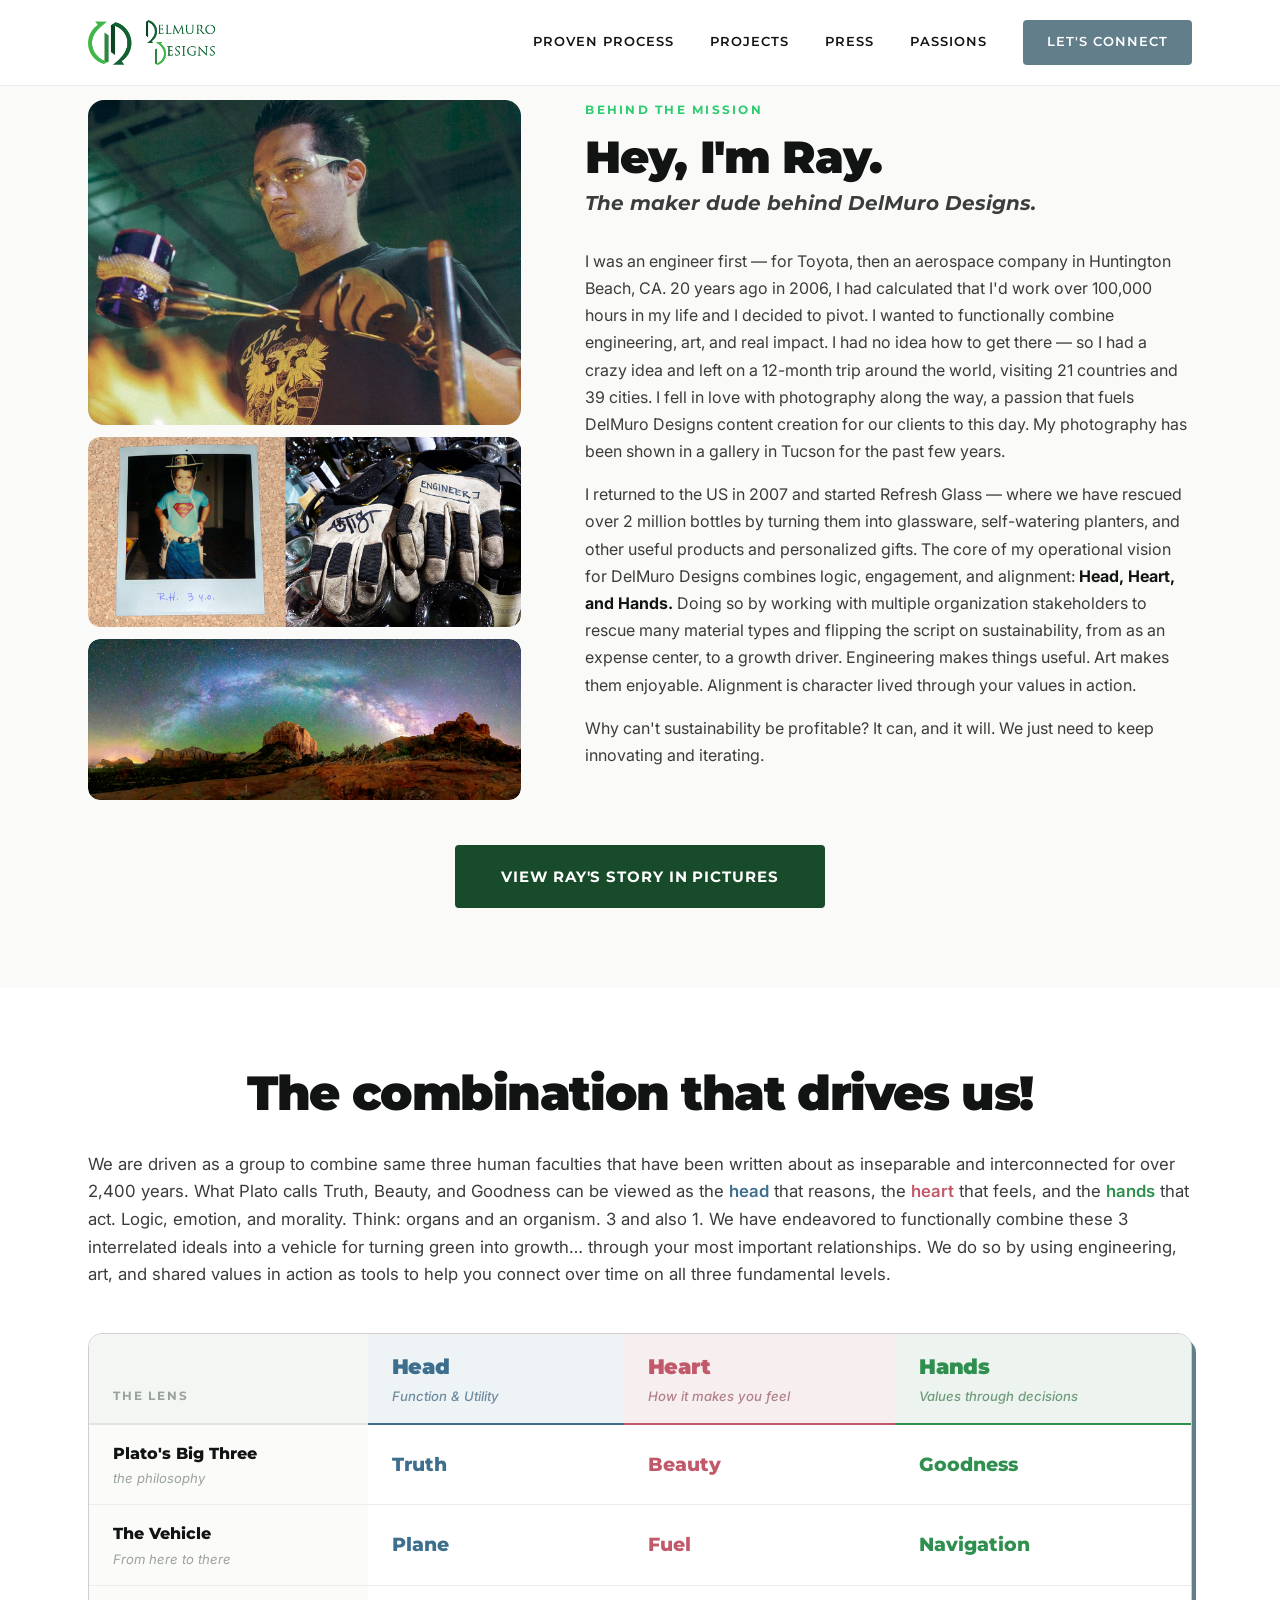
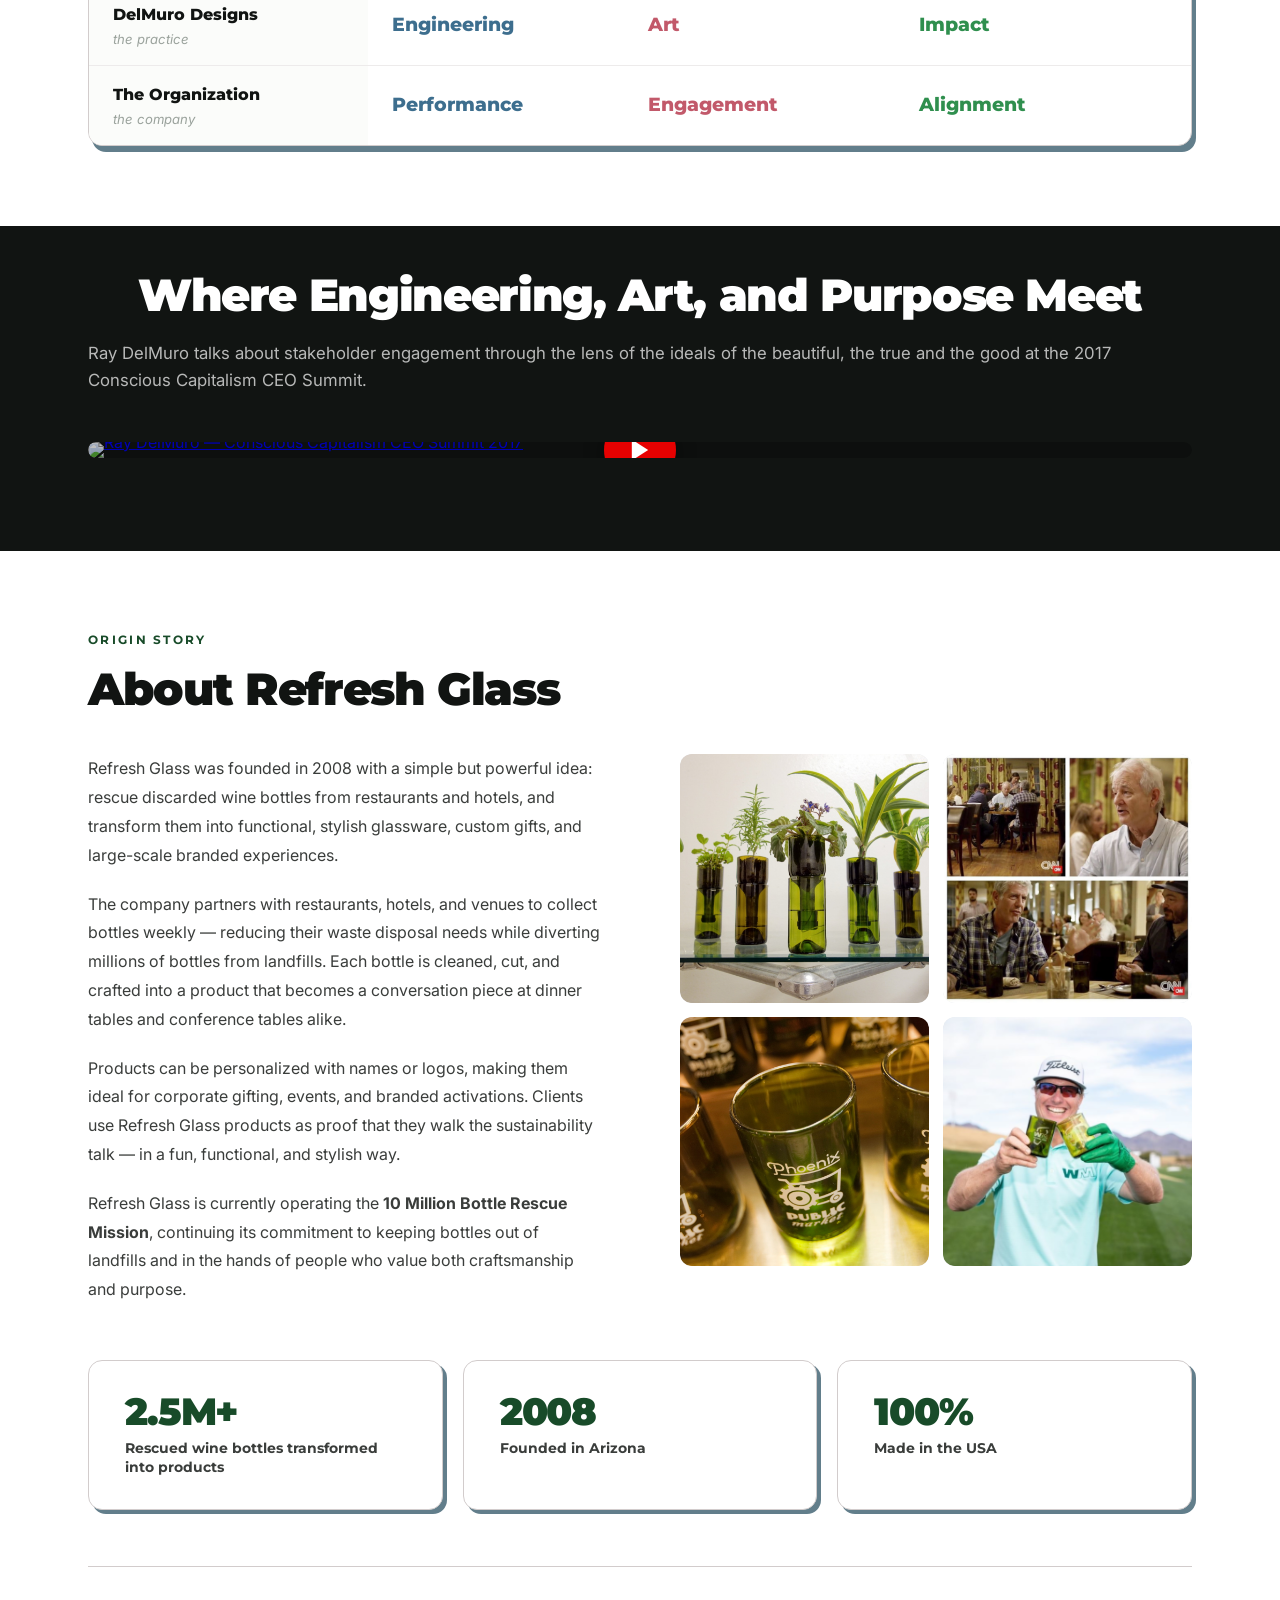
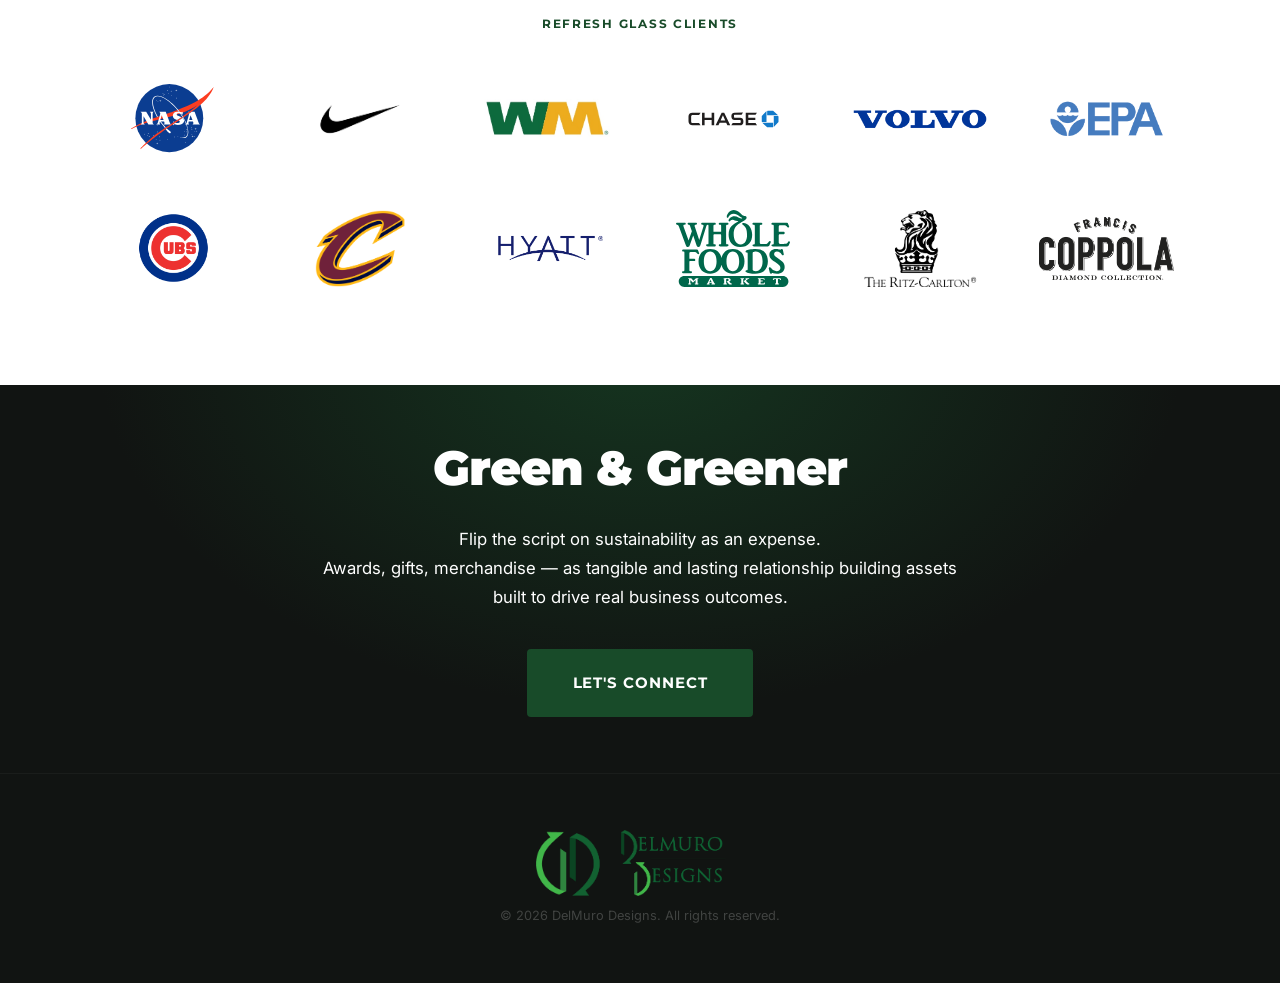
==== about.html @ 82dec87b "Shrink head/heart/hands table to fit on mobile Removes min-width and reduces cell padding and font s" ====
<!DOCTYPE html>
<html lang="en">
<head>
  <meta charset="UTF-8">
  <meta name="viewport" content="width=device-width, initial-scale=1.0">
  <title>About Ray DelMuro | DelMuro Designs</title>
  <link rel="preconnect" href="https://fonts.googleapis.com">
  <link rel="preconnect" href="https://fonts.gstatic.com" crossorigin>
  <link href="https://fonts.googleapis.com/css2?family=Montserrat:wght@400;600;700;800;900&family=Inter:wght@300;400;500&display=swap" rel="stylesheet">
  <link rel="stylesheet" href="styles.css">
  <link rel="icon" type="image/png" href="images/DD LOGOS/DD favicon.png">
  <link rel="apple-touch-icon" href="images/DD LOGOS/DD favicon.png">
  <style>

    /* === PAGE HERO === */
    .about-hero {
      background: var(--near-black);
      padding: 160px 0 100px;
    }
    .about-hero__inner {
      overflow: hidden;
    }
    .about-hero__photo {
      float: right;
      width: 380px;
      aspect-ratio: 3/4;
      background: var(--charcoal);
      border-radius: 16px;
      border: 2px dashed rgba(255,255,255,0.15);
      display: flex;
      align-items: center;
      justify-content: center;
      overflow: hidden;
      margin: 0 0 32px 56px;
    }
    .about-hero__photo img {
      width: 100%;
      height: 100%;
      object-fit: cover;
      border-radius: 14px;
      display: block;
    }
    .about-photo__placeholder {
      font-family: var(--font-head);
      font-weight: 600;
      font-size: 0.78rem;
      letter-spacing: 0.14em;
      text-transform: uppercase;
      color: rgba(255,255,255,0.3);
    }
    .about-hero__content {
      padding-top: 12px;
    }
    .about-hero__label {
      font-family: var(--font-head);
      font-weight: 700;
      font-size: 0.72rem;
      letter-spacing: 0.2em;
      text-transform: uppercase;
      color: var(--slate);
      margin-bottom: 20px;
      display: block;
    }
    .about-hero__name {
      font-family: var(--font-head);
      font-weight: 900;
      font-size: clamp(2.4rem, 5vw, 3.8rem);
      color: var(--white);
      letter-spacing: -0.03em;
      line-height: 1.05;
      margin-bottom: 36px;
    }
    .about-hero__bio p {
      font-size: 1rem;
      color: rgba(255,255,255,0.8);
      line-height: 1.8;
      margin-bottom: 20px;
    }
    .about-hero__bio p:last-child { margin-bottom: 0; }
    .about-hero__quote {
      margin-top: 40px;
      border-left: 4px solid var(--green-dark);
      padding-left: 24px;
    }
    .about-hero__quote p {
      font-family: var(--font-head);
      font-weight: 700;
      font-size: 1.1rem;
      color: var(--white);
      line-height: 1.6;
      font-style: italic;
    }
    .about-hero__quote cite {
      display: block;
      margin-top: 12px;
      font-family: var(--font-head);
      font-weight: 600;
      font-size: 0.78rem;
      letter-spacing: 0.1em;
      text-transform: uppercase;
      color: var(--slate);
      font-style: normal;
    }

    .about__link {
      color: var(--slate);
      text-decoration: underline;
      transition: color 0.2s;
    }
    .about__link:hover { color: var(--slate-light); }

    /* === REFRESH GLASS === */
    .refresh {
      background: var(--white);
      padding: var(--section-pad) 0;
    }
    .refresh__inner {
      display: grid;
      grid-template-columns: 1fr 1fr;
      gap: 80px;
      align-items: start;
    }
    .refresh__label {
      font-family: var(--font-head);
      font-weight: 700;
      font-size: 0.72rem;
      letter-spacing: 0.2em;
      text-transform: uppercase;
      color: var(--green-dark);
      margin-bottom: 16px;
      display: block;
    }
    .refresh__headline {
      font-family: var(--font-head);
      font-weight: 900;
      font-size: clamp(2rem, 3.5vw, 3rem);
      color: var(--near-black);
      letter-spacing: -0.03em;
      line-height: 1.1;
      margin-bottom: 40px;
    }
    .refresh__body p {
      font-size: 1rem;
      color: var(--charcoal);
      line-height: 1.8;
      margin-bottom: 20px;
    }
    .refresh__body p:last-child { margin-bottom: 0; }
    .refresh__photo-grid {
      display: grid;
      grid-template-columns: 1fr 1fr;
      gap: 14px;
    }
    .refresh__photo-cell {
      aspect-ratio: 1/1;
      background: var(--off-white-alt);
      border-radius: 12px;
      display: flex;
      align-items: center;
      justify-content: center;
      overflow: hidden;
    }
    .refresh__photo-cell img {
      width: 100%;
      height: 100%;
      object-fit: cover;
      border-radius: 10px;
      display: block;
    }
    .refresh__photo-placeholder {
      font-family: var(--font-head);
      font-weight: 600;
      font-size: 0.7rem;
      letter-spacing: 0.12em;
      text-transform: uppercase;
      color: var(--gray-mid);
    }

    .refresh__stats {
      display: grid;
      grid-template-columns: repeat(3, 1fr);
      gap: 20px;
      margin-top: 56px;
    }
    .refresh__stat {
      background: var(--white);
      border-radius: 14px;
      padding: 32px 36px;
      border: 1px solid var(--gray-light);
      box-shadow: 4px 4px 0px 0px var(--slate);
    }
    .refresh__stat-num {
      font-family: var(--font-head);
      font-weight: 900;
      font-size: clamp(2rem, 3vw, 2.8rem);
      color: var(--green-dark);
      letter-spacing: -0.03em;
      line-height: 1;
      margin-bottom: 8px;
    }
    .refresh__stat-label {
      font-family: var(--font-head);
      font-weight: 700;
      font-size: 0.85rem;
      color: var(--charcoal);
      line-height: 1.4;
    }

    .refresh__clients {
      margin-top: 56px;
      padding-top: 48px;
      border-top: 1px solid var(--gray-light);
    }
    .refresh__clients-label {
      font-family: var(--font-head);
      font-weight: 700;
      font-size: 0.72rem;
      letter-spacing: 0.15em;
      text-transform: uppercase;
      color: var(--gray-mid);
      margin-bottom: 28px;
      display: block;
      text-align: center;
    }
    .refresh__client-grid {
      display: grid;
      grid-template-columns: repeat(auto-fill, minmax(160px, 1fr));
      gap: 16px;
    }
    .refresh__client-cell {
      aspect-ratio: 3/2;
      background: var(--white);
      border-radius: 12px;
      border: 2px solid transparent;
      display: flex;
      flex-direction: column;
      align-items: center;
      justify-content: center;
      gap: 8px;
      overflow: hidden;
      padding: 16px;
    }
    .refresh__client-cell img {
      width: 100%;
      height: 100%;
      object-fit: contain;
      display: block;
    }
    .refresh__client-name {
      font-family: var(--font-head);
      font-weight: 700;
      font-size: 0.72rem;
      letter-spacing: 0.08em;
      text-transform: uppercase;
      color: var(--charcoal);
      text-align: center;
    }
    .refresh__client-add {
      font-family: var(--font-head);
      font-weight: 600;
      font-size: 0.62rem;
      letter-spacing: 0.1em;
      text-transform: uppercase;
      color: var(--gray-mid);
    }

    /* === PHOTOGRAPHY / CREATIVE PROJECTS === */
    .photography {
      background: var(--near-black);
      padding: var(--section-pad) 0;
    }
    .photography__label {
      font-family: var(--font-head);
      font-weight: 700;
      font-size: 0.72rem;
      letter-spacing: 0.2em;
      text-transform: uppercase;
      color: var(--slate);
      margin-bottom: 16px;
      display: block;
      text-align: center;
    }
    .photography__headline {
      font-family: var(--font-head);
      font-weight: 900;
      font-size: clamp(2rem, 3.5vw, 3rem);
      color: var(--white);
      letter-spacing: -0.03em;
      line-height: 1.1;
      margin-bottom: 20px;
      text-align: center;
    }
    .photography__intro {
      font-size: 1.05rem;
      color: rgba(255,255,255,0.7);
      line-height: 1.75;
      max-width: 680px;
      margin: 0 auto 80px;
      text-align: center;
    }

    /* === PILLARS === */
    .pillar {
      display: grid;
      grid-template-columns: 1fr 1.7fr;
      gap: 72px;
      align-items: start;
      padding: 72px 0;
      border-top: 1px solid rgba(255,255,255,0.08);
    }
    .pillar--reverse .pillar__content { order: 2; }
    .pillar--reverse .pillar__photos  { order: 1; }

    .pillar__tag {
      display: block;
      font-family: var(--font-head);
      font-weight: 700;
      font-size: 0.72rem;
      letter-spacing: 0.2em;
      text-transform: uppercase;
      color: var(--slate);
      margin-bottom: 20px;
    }
    .pillar__headline {
      font-family: var(--font-head);
      font-weight: 900;
      font-size: clamp(1.5rem, 2.4vw, 2.1rem);
      color: var(--white);
      letter-spacing: -0.02em;
      line-height: 1.15;
      margin-bottom: 24px;
    }
    .pillar__body {
      font-size: 1rem;
      color: rgba(255,255,255,0.7);
      line-height: 1.85;
    }

    /* Photo grid: 1 large feature + 2 smaller stacked */
    .pillar__photos {
      display: grid;
      grid-template-columns: 3fr 2fr;
      grid-template-rows: 1fr 1fr;
      gap: 12px;
      height: clamp(380px, 40vw, 520px);
    }
    .pillar__photo {
      border-radius: 12px;
      overflow: hidden;
      background: rgba(255,255,255,0.06);
      border: 1px dashed rgba(255,255,255,0.12);
      display: flex;
      align-items: center;
      justify-content: center;
    }
    .pillar__photo--feature {
      grid-row: span 2;
    }
    .pillar__photo img {
      width: 100%;
      height: 100%;
      object-fit: cover;
      display: block;
    }
    .pillar__photo-placeholder {
      font-family: var(--font-head);
      font-weight: 600;
      font-size: 0.68rem;
      letter-spacing: 0.12em;
      text-transform: uppercase;
      color: rgba(255,255,255,0.2);
    }

    /* Closing quote */
    .pillar__quote {
      border-top: 1px solid var(--gray-light);
      padding: 72px 0 0;
      max-width: 800px;
      margin: 0 auto;
      text-align: center;
    }
    .pillar__quote p {
      font-family: var(--font-head);
      font-weight: 700;
      font-size: clamp(1.1rem, 2vw, 1.5rem);
      color: var(--near-black);
      line-height: 1.65;
      font-style: italic;
      margin-bottom: 24px;
    }
    .pillar__quote cite {
      font-family: var(--font-head);
      font-weight: 600;
      font-size: 0.78rem;
      letter-spacing: 0.12em;
      text-transform: uppercase;
      color: var(--slate);
      font-style: normal;
    }

    /* === RESPONSIVE === */
    @media (max-width: 1024px) {
      .pillar { grid-template-columns: 1fr 1.4fr; gap: 48px; }
    }
    @media (max-width: 860px) {
      .refresh__inner { grid-template-columns: 1fr; gap: 48px; }
      .refresh__stats { grid-template-columns: repeat(2, 1fr); }
      .about-hero__photo { float: none; width: 100%; margin: 0 0 36px 0; aspect-ratio: 4/3; }
      .pillar { grid-template-columns: 1fr; gap: 36px; }
      .pillar--reverse .pillar__content { order: 0; }
      .pillar--reverse .pillar__photos  { order: 0; }
      .pillar__photos { height: clamp(280px, 70vw, 420px); }
    }
    @media (max-width: 480px) {
      .refresh__stats { grid-template-columns: 1fr; }
      .refresh__client-grid { grid-template-columns: repeat(2, 1fr); }
      .pillar__photos { grid-template-columns: 1fr 1fr; height: auto; }
      .pillar__photo--feature { grid-row: span 1; aspect-ratio: 1/1; }
      .pillar__photo { aspect-ratio: 1/1; }
    }

    /* === LIGHTBOX === */
    .lb-overlay {
      display: none;
      position: fixed;
      inset: 0;
      z-index: 9999;
      background: rgba(0, 0, 0, 0.93);
      align-items: center;
      justify-content: center;
    }
    .lb-overlay.is-open { display: flex; }
    .lb-content {
      position: relative;
      max-width: 90vw;
      max-height: 90vh;
      display: flex;
      flex-direction: column;
      align-items: center;
      gap: 14px;
    }
    .lb-img {
      width: 92vw;
      height: 88vh;
      max-width: 1400px;
      object-fit: contain;
      border-radius: 10px;
      display: block;
      box-shadow: 0 8px 48px rgba(0,0,0,0.6);
    }
    .lb-caption {
      color: rgba(255,255,255,0.6);
      font-family: 'Inter', sans-serif;
      font-size: 0.85rem;
      text-align: center;
      margin: 0;
    }
    .lb-close {
      position: fixed;
      top: 20px;
      right: 28px;
      background: none;
      border: none;
      color: rgba(255,255,255,0.8);
      font-size: 2.8rem;
      line-height: 1;
      cursor: pointer;
      padding: 0;
      transition: color 0.2s;
      z-index: 10000;
    }
    .lb-close:hover { color: #fff; }
    .lb-prev, .lb-next {
      position: fixed;
      top: 50%;
      transform: translateY(-50%);
      background: rgba(255,255,255,0.1);
      border: 1px solid rgba(255,255,255,0.18);
      color: #fff;
      font-size: 1.4rem;
      width: 50px;
      height: 50px;
      border-radius: 50%;
      cursor: pointer;
      display: flex;
      align-items: center;
      justify-content: center;
      transition: background 0.2s;
      z-index: 10000;
    }
    .lb-prev:hover, .lb-next:hover { background: rgba(255,255,255,0.22); }
    .lb-prev { left: 20px; }
    .lb-next { right: 20px; }
    .lb-counter {
      position: fixed;
      bottom: 24px;
      left: 50%;
      transform: translateX(-50%);
      color: rgba(255,255,255,0.4);
      font-family: 'Inter', sans-serif;
      font-size: 0.78rem;
      letter-spacing: 0.1em;
    }
    [data-lb] { cursor: zoom-in; }
    @media (max-width: 620px) {
      .tri-table { min-width: 0 !important; font-size: 0.78rem; }
      .tri-table th, .tri-table td { padding: 8px 10px !important; }
      .tri-table th div:first-child { font-size: 1rem !important; }
      .tri-table th div:last-child { font-size: 0.7rem !important; }
      .tri-table td div:first-child { font-size: 0.82rem !important; }
      .tri-table td div:last-child { font-size: 0.7rem !important; }
      .tri-table td[style*="1.18rem"] { font-size: 0.9rem !important; }
    }
  </style>
</head>
<body>

  <!-- NAV -->
  <nav class="nav">
    <div class="nav__inner container">
      <a href="index.html" class="nav__logo"><img src="images/DD LOGOS/med Horizontal ACTIVE DD logo no taglines.png" alt="DelMuro Designs"></a>
      <div class="nav__links">
        <a href="process.html">Proven Process</a>
        <a href="projects.html">Projects</a>
        <a href="press.html">Press</a>
        <a href="about.html">Passions</a>
        <a href="index.html#contact" class="btn btn--sm">Let's Connect</a>
      </div>
      <button class="nav__hamburger" aria-label="Open menu" aria-expanded="false">
        <span></span><span></span><span></span>
      </button>
    </div>
    <div class="nav__mobile-menu">
      <a href="process.html">Proven Process</a>
      <a href="projects.html">Projects</a>
      <a href="press.html">Press</a>
      <a href="about.html">Passions</a>
    </div>
  </nav>

  <!-- SECTION: HEY I'M RAY -->
  <section class="ray-section" style="padding-bottom: 40px;">
    <div class="container ray-inner">

      <!-- Mosaic — 3 photos -->
      <div class="ray-mosaic">
        <div class="ray-mosaic__top">
          <img src="images/About/14 We built a lot of the equipment to melt the glass rims at 1500F ourselves..jpg" alt="Ray DelMuro" class="ray-img" loading="lazy">
        </div>
        <div class="ray-mosaic__bottom">
          <img src="images/Ray Banner my story-Recovered copy.jpg" alt="Ray's story" class="ray-img" loading="lazy">
        </div>
        <div class="ray-mosaic__pano">
          <img src="images/About/17.5 My main non-work the creative love has been astrophotography..jpg" alt="Astrophotography — Ray DelMuro" class="ray-img" loading="lazy">
        </div>
      </div>

      <!-- Copy -->
      <div class="ray-copy">
        <span class="ray-eyebrow">Behind the Mission</span>
        <h2 class="ray-headline">Hey, I'm Ray.</h2>
        <p class="ray-intro">The maker dude behind DelMuro Designs.</p>

        <div class="ray-body">
          <p>I was an engineer first — for Toyota, then an aerospace company in Huntington Beach, CA. 20 years ago in 2006, I had calculated that I'd work over 100,000 hours in my life and I decided to pivot. I wanted to functionally combine engineering, art, and real impact. I had no idea how to get there — so I had a crazy idea and left on a 12-month trip around the world, visiting 21 countries and 39 cities. I fell in love with photography along the way, a passion that fuels DelMuro Designs content creation for our clients to this day. My photography has been shown in a gallery in Tucson for the past few years.</p>

          <p>I returned to the US in 2007 and started Refresh Glass — where we have rescued over 2 million bottles by turning them into glassware, self-watering planters, and other useful products and personalized gifts. The core of my operational vision for DelMuro Designs combines logic, engagement, and alignment: <strong>Head, Heart, and Hands.</strong> Doing so by working with multiple organization stakeholders to rescue many material types and flipping the script on sustainability, from as an expense center, to a growth driver. Engineering makes things useful. Art makes them enjoyable. Alignment is character lived through your values in action.</p>

          <p>Why can't sustainability be profitable? It can, and it will. We just need to keep innovating and iterating.</p>
        </div>

      </div>

    </div>
  </section>

  <!-- SECTION: RAY'S STORY GALLERY CTA -->
  <section style="background: var(--off-white); padding: 0 0 80px; text-align: center;">
    <div class="container">
      <button id="open-gallery" class="btn btn--primary btn--lg">View Ray's Story in Pictures</button>
    </div>
  </section>

  <!-- SECTION: THE COMBINATION -->
  <section style="background: var(--white); padding: 80px 0;">
    <div class="container">
      <h2 style="font-family: var(--font-head); font-weight: 900; font-size: clamp(2rem, 4vw, 3rem); color: var(--near-black); letter-spacing: -0.03em; line-height: 1.05; text-align: center; margin: 0 auto 32px;">The combination that drives us!</h2>

      <!-- TRIAD MATRIX -->
      <div style="margin:0 0 44px;">
        <p style="font-family:'Inter',sans-serif; font-weight:400; font-size:1.05rem; line-height:1.65; color:#3A3D3B; margin:0;">We are driven as a group to combine same three human faculties that have been written about as inseparable and interconnected for over 2,400 years. What Plato calls Truth, Beauty, and Goodness can be viewed as the <strong style="color:#3D6E8E; font-weight:600;">head</strong> that reasons, the <strong style="color:#C2596A; font-weight:600;">heart</strong> that feels, and the <strong style="color:#2F8F4E; font-weight:600;">hands</strong> that act. Logic, emotion, and morality. Think: organs and an organism. 3 and also 1. We have endeavored to functionally combine these 3 interrelated ideals into a vehicle for turning green into growth&hellip; through your most important relationships. We do so by using engineering, art, and shared values in action as tools to help you connect over time on all three fundamental levels.</p>
      </div>

      <div class="tri-table-wrap" style="background:#FFFFFF; border:1px solid #D2CCCC; border-radius:14px; box-shadow:4px 6px 0 0 #627E8B; overflow:hidden;">
        <div style="overflow-x:auto;">
          <table class="tri-table" style="width:100%; border-collapse:collapse; min-width:720px;">
            <thead>
              <tr>
                <th style="text-align:left; vertical-align:bottom; padding:16px 24px; background:#F4F6F3; border-bottom:2px solid #E4E2E2;">
                  <span style="font-family:'Montserrat',sans-serif; font-weight:700; font-size:0.72rem; letter-spacing:0.16em; text-transform:uppercase; color:#9AA29C;">The lens</span>
                </th>
                <th style="text-align:left; vertical-align:bottom; padding:16px 24px; background:#EEF3F6; border-bottom:2px solid #3D6E8E;">
                  <div style="font-family:'Montserrat',sans-serif; font-weight:900; font-size:1.3rem; letter-spacing:-0.01em; color:#3D6E8E;">Head</div>
                  <div style="font-family:'Inter',sans-serif; font-weight:500; font-size:0.82rem; font-style:italic; color:#6E8CA0; margin-top:3px;">Function &amp; Utility</div>
                </th>
                <th style="text-align:left; vertical-align:bottom; padding:16px 24px; background:#F7EEEF; border-bottom:2px solid #C2596A;">
                  <div style="font-family:'Montserrat',sans-serif; font-weight:900; font-size:1.3rem; letter-spacing:-0.01em; color:#C2596A;">Heart</div>
                  <div style="font-family:'Inter',sans-serif; font-weight:500; font-size:0.82rem; font-style:italic; color:#B08089; margin-top:3px;">How it makes you feel</div>
                </th>
                <th style="text-align:left; vertical-align:bottom; padding:16px 24px; background:#EDF4EF; border-bottom:2px solid #2F8F4E;">
                  <div style="font-family:'Montserrat',sans-serif; font-weight:900; font-size:1.3rem; letter-spacing:-0.01em; color:#2F8F4E;">Hands</div>
                  <div style="font-family:'Inter',sans-serif; font-weight:500; font-size:0.82rem; font-style:italic; color:#6E9C7C; margin-top:3px;">Values through decisions</div>
                </th>
              </tr>
            </thead>
            <tbody>
              <tr class="tri-row" style="transition:background .15s ease;">
                <td style="padding:15px 24px; border-bottom:1px solid #EDEBEB; background:#FBFCFA;">
                  <div style="font-family:'Montserrat',sans-serif; font-weight:800; font-size:1.02rem; color:#111412;">Plato's Big Three</div>
                  <div style="font-family:'Inter',sans-serif; font-weight:400; font-style:italic; font-size:0.82rem; color:#9AA29C; margin-top:2px;">the philosophy</div>
                </td>
                <td style="padding:15px 24px; border-bottom:1px solid #EDEBEB; font-family:'Montserrat',sans-serif; font-weight:800; font-size:1.18rem; color:#3D6E8E;">Truth</td>
                <td style="padding:15px 24px; border-bottom:1px solid #EDEBEB; font-family:'Montserrat',sans-serif; font-weight:800; font-size:1.18rem; color:#C2596A;">Beauty</td>
                <td style="padding:15px 24px; border-bottom:1px solid #EDEBEB; font-family:'Montserrat',sans-serif; font-weight:800; font-size:1.18rem; color:#2F8F4E;">Goodness</td>
              </tr>
              <tr class="tri-row" style="transition:background .15s ease;">
                <td style="padding:15px 24px; border-bottom:1px solid #EDEBEB; background:#FBFCFA;">
                  <div style="font-family:'Montserrat',sans-serif; font-weight:800; font-size:1.02rem; color:#111412;">The Vehicle</div>
                  <div style="font-family:'Inter',sans-serif; font-weight:400; font-style:italic; font-size:0.82rem; color:#9AA29C; margin-top:2px;">From here to there</div>
                </td>
                <td style="padding:15px 24px; border-bottom:1px solid #EDEBEB; font-family:'Montserrat',sans-serif; font-weight:800; font-size:1.18rem; color:#3D6E8E;">Plane</td>
                <td style="padding:15px 24px; border-bottom:1px solid #EDEBEB; font-family:'Montserrat',sans-serif; font-weight:800; font-size:1.18rem; color:#C2596A;">Fuel</td>
                <td style="padding:15px 24px; border-bottom:1px solid #EDEBEB; font-family:'Montserrat',sans-serif; font-weight:800; font-size:1.18rem; color:#2F8F4E;">Navigation</td>
              </tr>
              <tr class="tri-row" style="transition:background .15s ease;">
                <td style="padding:15px 24px; border-bottom:1px solid #EDEBEB; background:#FBFCFA;">
                  <div style="font-family:'Montserrat',sans-serif; font-weight:800; font-size:1.02rem; color:#111412;">DelMuro Designs</div>
                  <div style="font-family:'Inter',sans-serif; font-weight:400; font-style:italic; font-size:0.82rem; color:#9AA29C; margin-top:2px;">the practice</div>
                </td>
                <td style="padding:15px 24px; border-bottom:1px solid #EDEBEB; font-family:'Montserrat',sans-serif; font-weight:800; font-size:1.18rem; color:#3D6E8E;">Engineering</td>
                <td style="padding:15px 24px; border-bottom:1px solid #EDEBEB; font-family:'Montserrat',sans-serif; font-weight:800; font-size:1.18rem; color:#C2596A;">Art</td>
                <td style="padding:15px 24px; border-bottom:1px solid #EDEBEB; font-family:'Montserrat',sans-serif; font-weight:800; font-size:1.18rem; color:#2F8F4E;">Impact</td>
              </tr>
              <tr class="tri-row" style="transition:background .15s ease;">
                <td style="padding:15px 24px; background:#FBFCFA;">
                  <div style="font-family:'Montserrat',sans-serif; font-weight:800; font-size:1.02rem; color:#111412;">The Organization</div>
                  <div style="font-family:'Inter',sans-serif; font-weight:400; font-style:italic; font-size:0.82rem; color:#9AA29C; margin-top:2px;">the company</div>
                </td>
                <td style="padding:15px 24px; font-family:'Montserrat',sans-serif; font-weight:800; font-size:1.18rem; color:#3D6E8E;">Performance</td>
                <td style="padding:15px 24px; font-family:'Montserrat',sans-serif; font-weight:800; font-size:1.18rem; color:#C2596A;">Engagement</td>
                <td style="padding:15px 24px; font-family:'Montserrat',sans-serif; font-weight:800; font-size:1.18rem; color:#2F8F4E;">Alignment</td>
              </tr>
            </tbody>
          </table>
        </div>
      </div>

      <div class="pillar__quote" style="display:none;">
        <p>"Style, function, &amp; purpose go together like left wing, right wing, and steering. Heart, head, and hands. I enjoy pursuing projects that embody the big three concurrently &rarr; beauty (art), utility (engineering), &amp; values (impact)."</p>
        <cite>~ Ray DelMuro</cite>
      </div>

    </div>
  </section>

  <!-- RAY'S CREATIVE PROJECTS -->
  <section class="photography" style="padding: 45px 0;">
    <div class="container">

      <h2 class="photography__headline">Where Engineering, Art, and Purpose Meet</h2>
      <p style="font-family:'Inter',sans-serif; font-size:1.05rem; color:rgba(255,255,255,0.7); line-height:1.6; margin:16px 0 0;">Ray DelMuro talks about stakeholder engagement through the lens of the ideals of the beautiful, the true and the good at the 2017 Conscious Capitalism CEO Summit.</p>

      <!-- VIDEO THUMBNAIL LINK -->
      <a href="https://youtu.be/UclTzMHBFOw" target="_blank" rel="noopener"
         style="display:block; position:relative; margin:48px 0; border-radius:12px; overflow:hidden; cursor:pointer; line-height:0;">
        <img src="https://img.youtube.com/vi/UclTzMHBFOw/maxresdefault.jpg"
             alt="Ray DelMuro — Conscious Capitalism CEO Summit 2017"
             style="width:100%; display:block; border-radius:12px;">
        <!-- play button overlay -->
        <div style="position:absolute; inset:0; display:flex; align-items:center; justify-content:center; background:rgba(0,0,0,0.25); border-radius:12px; transition:background 0.2s;"
             onmouseover="this.style.background='rgba(0,0,0,0.4)'" onmouseout="this.style.background='rgba(0,0,0,0.25)'">
          <div style="width:72px; height:72px; background:rgba(255,0,0,0.9); border-radius:50%; display:flex; align-items:center; justify-content:center; box-shadow:0 4px 20px rgba(0,0,0,0.4);">
            <svg width="28" height="28" viewBox="0 0 24 24" fill="white"><polygon points="5,3 19,12 5,21"/></svg>
          </div>
        </div>
      </a>

      <!-- PILLAR 1: HEAD / ENGINEER -->
      <div class="pillar" style="display:none;">
        <div class="pillar__content">
          <span class="pillar__tag">Head &middot; Engineer</span>
          <h3 class="pillar__headline">Built on Precision and Systems Thinking</h3>
          <p class="pillar__body">From the Toyota Production System to aerospace manufacturing leadership, Ray spent his career engineering things that worked — precisely, repeatably, at scale. That discipline is embedded in every DelMuro product: the tolerances, the consistency, the logistics of delivering hundreds of custom pieces without compromise.</p>
        </div>
        <div class="pillar__photos">
          <div class="pillar__photo pillar__photo--feature"><img src="images/About/Head/Head About Page first Category picture_ About.jpg" alt="Ray DelMuro — Engineer"></div>
          <div class="pillar__photo"><img src="images/About/Head/FullSizeRender.jpg" alt="Engineering work"></div>
          <div class="pillar__photo"><img src="images/About/Head/IMG_0001.jpg" alt="Engineering work"></div>
        </div>
      </div>

      <!-- PILLAR 2: HEART / ARTIST -->
      <div class="pillar pillar--reverse" style="display:none;">
        <div class="pillar__content">
          <span class="pillar__tag">Heart &middot; Artist</span>
          <h3 class="pillar__headline">The Aesthetic That Makes People Stop</h3>
          <p class="pillar__body">Ray's photography has been featured in Arizona Highways. His drawings were published in Street Rodder Magazine. He builds furniture. He restores hot rods. The artistic eye behind all of it is the same one that shapes every award, gift, and piece of merchandise DelMuro Designs creates — beautiful enough that people want to show it off.</p>
        </div>
        <div class="pillar__photos">
          <div class="pillar__photo pillar__photo--feature"><img src="images/About/Heart/_ Landscape_Oak Creek_Ray DelMuro.jpg" alt="Oak Creek landscape photography by Ray DelMuro"></div>
          <div class="pillar__photo"><img src="images/About/Heart/LED Chair copy.jpg" alt="LED Chair — Ray DelMuro"></div>
          <div class="pillar__photo"><img src="images/About/Heart/Sufring morro bay.jpg" alt="Surfing Morro Bay"></div>
        </div>
      </div>

      <!-- PILLAR 3: HANDS / COMMUNITY ADVOCATE -->
      <div class="pillar" style="display:none;">
        <div class="pillar__content">
          <span class="pillar__tag">Hands &middot; Community Advocate</span>
          <h3 class="pillar__headline">Values That Show Up in the Work</h3>
          <p class="pillar__body">Ray built Refresh Glass to prove that doing good and doing business aren't in conflict. He created the Refreshing Hour to support the children's hospital. He has worked with Habitat for Humanity and local community gardens. These aren't side projects — they're the reason DelMuro Designs exists, and the reason clients trust it to represent their values.</p>
        </div>
        <div class="pillar__photos">
          <div class="pillar__photo pillar__photo--feature"><img src="images/About/Hands/P1000622.JPG" alt="Community work"></div>
          <div class="pillar__photo"><img src="images/About/Hands/Ray and mini dump truck 1.jpg" alt="Ray DelMuro community project"></div>
          <div class="pillar__photo"><img src="images/About/Hands/Astro Saguaro Lake 2024 a copy-2 copy.jpg" alt="Saguaro Lake astrophotography"></div>
        </div>
      </div>

      <!-- CLOSING QUOTE (moved to combination section) -->

    </div>
  </section>

  <!-- ABOUT REFRESH GLASS -->
  <section class="refresh">
    <div class="container">

      <!-- Heading sits above the two-column layout -->
      <span class="refresh__label">Origin Story</span>
      <h2 class="refresh__headline">About Refresh Glass</h2>

      <!-- Top: text left, photo grid right -->
      <div class="refresh__inner">
        <div class="refresh__body">
          <p>Refresh Glass was founded in 2008 with a simple but powerful idea: rescue discarded wine bottles from restaurants and hotels, and transform them into functional, stylish glassware, custom gifts, and large-scale branded experiences.</p>
          <p>The company partners with restaurants, hotels, and venues to collect bottles weekly — reducing their waste disposal needs while diverting millions of bottles from landfills. Each bottle is cleaned, cut, and crafted into a product that becomes a conversation piece at dinner tables and conference tables alike.</p>
          <p>Products can be personalized with names or logos, making them ideal for corporate gifting, events, and branded activations. Clients use Refresh Glass products as proof that they walk the sustainability talk — in a fun, functional, and stylish way.</p>
          <p>Refresh Glass is currently operating the <strong>10 Million Bottle Rescue Mission</strong>, continuing its commitment to keeping bottles out of landfills and in the hands of people who value both craftsmanship and purpose.</p>
        </div>

        <div class="refresh__photo-grid">
          <div class="refresh__photo-cell"><img src="images/Refresh glass/refresh glass 1.jpg" alt="Refresh Glass"></div>
          <div class="refresh__photo-cell"><img src="images/Refresh glass/refresh glass 2.jpg" alt="Refresh Glass"></div>
          <div class="refresh__photo-cell"><img src="images/Refresh glass/refresh glass 3.jpg" alt="Refresh Glass"></div>
          <div class="refresh__photo-cell"><img src="images/Refresh glass/refresh glass 4.jpg" alt="Refresh Glass"></div>
        </div>
      </div>

      <!-- Stat cards: 2x2 full width -->
      <div class="refresh__stats">
        <div class="refresh__stat">
          <div class="refresh__stat-num">2.5M+</div>
          <div class="refresh__stat-label">Rescued wine bottles transformed into products</div>
        </div>
        <div class="refresh__stat">
          <div class="refresh__stat-num">2008</div>
          <div class="refresh__stat-label">Founded in Arizona</div>
        </div>
        <div class="refresh__stat">
          <div class="refresh__stat-num">100%</div>
          <div class="refresh__stat-label">Made in the USA</div>
        </div>
      </div>

      <!-- Notable Clients: full width logo grid -->
      <div class="refresh__clients">
        <span class="refresh__clients-label" style="color: var(--green-dark);">Refresh Glass Clients</span>
        <div class="refresh__client-grid">
          <div class="refresh__client-cell"><img src="images/About Logos/nasa-logo.svg" alt="NASA"></div>
          <div class="refresh__client-cell"><img src="images/About Logos/001-nike-logos-swoosh-black.jpg" alt="Nike"></div>
          <div class="refresh__client-cell"><img src="images/logos/wm-logo-color-600x400.jpg" alt="WM"></div>
          <div class="refresh__client-cell"><img src="images/About Logos/Chase_Bank-Logo.wine.svg" alt="Chase Bank"></div>
          <div class="refresh__client-cell"><img src="images/About Logos/Volvo-Logo-wordmark-1970.png" alt="Volvo"></div>
          <div class="refresh__client-cell"><img src="images/About Logos/375x250_epa_logo_blue.png" alt="US EPA"></div>
          <div class="refresh__client-cell"><img src="images/About Logos/Chicago-Cubs-logo.png" alt="Chicago Cubs"></div>
          <div class="refresh__client-cell"><img src="images/About Logos/Cleveland_Cavaliers_secondary_logo.svg.png" alt="Cavaliers"></div>
          <div class="refresh__client-cell"><img src="images/About Logos/hyatt_logo.png" alt="Hyatt"></div>
          <div class="refresh__client-cell"><img src="images/About Logos/Whole_Foods_Market_logo.svg" alt="Whole Foods"></div>
          <div class="refresh__client-cell"><img src="images/About Logos/Ritz-Carlton-Logo-1965.png" alt="Ritz-Carlton"></div>
          <div class="refresh__client-cell"><img src="images/About Logos/CoppolaDiamond_Logo_Black.png" alt="Francis Ford Coppola Winery"></div>
        </div>
      </div>

    </div>
  </section>

  <!-- BIO -->
  <section class="about-hero" style="display:none;">
    <div class="container about-hero__inner">

      <div class="about-hero__content">
        <span class="about-hero__label">Founder &amp; Designer</span>
        <h1 class="about-hero__name">Ray DelMuro</h1>
        <div class="about-hero__bio">
          <div class="about-hero__photo">
            <img src="images/About/Ray bio pic.jpg" alt="Ray DelMuro">
          </div>

          <p>Ray DelMuro is an engineer, designer, fabricator, and entrepreneur best known as the founder of <a href="https://www.refreshglass.com" target="_blank" rel="noopener" class="about__link">Refresh Glass</a>, the Arizona-based company that has transformed more than 1.6 million rescued wine bottles into functional glassware, custom gifts, and large-scale branded experiences for companies including the Chicago Cubs, Cavaliers, Hyatt, Whole Foods, Ritz-Carlton, and Francis Ford Coppola Winery.</p>
          <p>Before launching Refresh Glass in 2008, Ray built his career in advanced manufacturing and engineering, beginning with Toyota's renowned NUMMI facility — where he trained in lean manufacturing and the Toyota Production System — before moving into aerospace manufacturing leadership roles at Toyota Motor Corporation and C&amp;D Zodiac Aerospace. He later became Director of Manufacturing Technology, overseeing CNC systems and fabrication technologies across 16 divisions.</p>
          <p>Despite success in engineering, Ray felt pulled toward something more creative and human-centered. After leaving aerospace, he spent a year traveling through 21 countries with a backpack and a camera — an experience that reshaped his perspective on design, storytelling, and community impact. Refresh Glass emerged from that pivot: an effort to combine the precision of engineering, the emotional connection of art, and the purpose-driven thinking of conscious business into one company.</p>
          <p>Today, Ray leads DelMuro Designs, where he creates custom large-scale experiential installations, branded fabrication projects, and engineered art pieces that blend craftsmanship, sustainability, and storytelling. His work sits at the intersection of beauty, utility, and impact — transforming recycled and fabricated materials into memorable brand experiences and conversation pieces.</p>
          <p>Ray has spoken at TEDx Phoenix, the Conscious Capitalism CEO Summit, and numerous leadership and community events, where he shares his "5x5 Impact Method" — a framework for helping organizations create authentic differentiation while generating meaningful community impact at the same time.</p>
          <p>Outside of work, Ray continues to design and build furniture, develop custom fabrication tooling, restore hot rods, play hockey, and pursue landscape photography and traditional art.</p>
        </div>
      </div>

    </div>
  </section>

  <!-- SECTION: FINAL CTA -->
  <section class="cta-final" id="contact">
    <div class="container">
      <h2 class="cta-final__headline">Green &amp; Greener</h2>
      <p class="cta-final__body">Flip the script on sustainability as an expense.<br>Awards, gifts, merchandise &mdash; as tangible and lasting relationship building assets<br>built to drive real business outcomes.</p>
      <div class="cta-final__buttons">
        <a href="#contact" class="btn btn--primary btn--lg">Let's Connect</a>
      </div>
    </div>
  </section>

  <!-- FOOTER -->
  <footer class="footer">
    <div class="container footer__inner">
      <div class="footer__logo"><img src="images/DD LOGOS/med Horizontal ACTIVE DD logo no taglines.png" alt="DelMuro Designs"></div>
      <p class="footer__copy">&copy; 2026 DelMuro Designs. All rights reserved.</p>
    </div>
  </footer>

  <script src="script.js"></script>

  <!-- LIGHTBOX MODAL -->
  <div id="lightbox" class="lb-overlay" role="dialog" aria-modal="true" aria-label="Photo viewer">
    <button class="lb-close" id="lb-close" aria-label="Close">&times;</button>
    <button class="lb-prev" id="lb-prev" aria-label="Previous">&#8592;</button>
    <button class="lb-next" id="lb-next" aria-label="Next">&#8594;</button>
    <div class="lb-content">
      <img class="lb-img" id="lb-img" src="" alt="">
      <p class="lb-caption" id="lb-caption"></p>
    </div>
    <div class="lb-counter" id="lb-counter" style="display:none;"></div>
  </div>

  <script>
    (function () {
      var overlay  = document.getElementById('lightbox');
      var lbImg    = document.getElementById('lb-img');
      var lbCap    = document.getElementById('lb-caption');
      var lbCount  = document.getElementById('lb-counter');
      var closeBtn = document.getElementById('lb-close');
      var prevBtn  = document.getElementById('lb-prev');
      var nextBtn  = document.getElementById('lb-next');
      var openBtn  = document.getElementById('open-gallery');
      if (!overlay || !openBtn) return;

      var images = [
        { src: 'images/About/1 Aspiring to combine forces for good from a very young age.jpg', caption: 'Aspiring to combine forces for good from a very young age.' },
        { src: 'images/About/2 Lincoln logs are old school.  Not quite as dated as that velure shirt though, isnt it sweet!.jpg', caption: 'Lincoln logs are old school. Not quite as dated as that velure shirt though, isnt it sweet!' },
        { src: 'images/About/3  I was fascinated with MC Escher as a kid.  He was an artist and a mathematician, I always thought the two went together..jpg', caption: 'I was fascinated with MC Escher as a kid. He was an artist and a mathematician, I always thought the two went together.' },
        { src: 'images/About/4  I chose Cal Poly San Luis Obispo becasuse their motto was learn by doing.  My major was a combination of business and engineering..jpg', caption: 'I chose Cal Poly San Luis Obispo becasuse their motto was learn by doing. My major was a combination of business and engineering.' },
        { src: 'images/About/5  When I was 21 I was able to buy my dream car, a 55 Chevy 2 door DelRay..JPG', caption: 'When I was 21 I was able to buy my dream car, a 55 Chevy 2 door DelRay.' },
        { src: 'images/About/6  I had some friends with a 60s Camero and a GTO, we would all work on our cars together then go to work at the pizza shop..jpg', caption: 'I had some friends with a 60s Camero and a GTO, we would all work on our cars together then go to work at the pizza shop.' },
        { src: 'images/About/6.5 I started making my own furniture around this time using the college shop.  The hotrod and furniture were the first real efforts to combine engineering and art..jpg', caption: 'I started making my own furniture around this time using the college shop. The hotrod and furniture were the first real efforts to combine engineering and art.' },
        { src: 'images/About/7  I got an intership at a Toyota plastics plant in Fremont, CA where Tesla is now.  I was 1 of 4 co-op engineers who got to report to the Toyota VP of N. American Engineering.png', caption: 'I got an intership at a Toyota plastics plant in Fremont, CA where Tesla is now. I was 1 of 4 co-op engineers who got to report to the Toyota VP of N. American Engineering.' },
        { src: 'images/About/8  Then after school I started working for an aerospace company as a manufacturing engineer..jpg', caption: 'Then after school I started working for an aerospace company as a manufacturing engineer.' },
        { src: 'images/About/9  After working in aerospace for 5 years I decided to resign and went on a trip around the world for a year.  It was an unreal experience..jpg', caption: 'After working in aerospace for 5 years I decided to resign and went on a trip around the world for a year. It was an unreal experience.' },
        { src: 'images/About/10  At first I stayed with family  and friends in the US then studied spanish in Barcelona.  I picked the next city as I went after that..jpg', caption: 'At first I stayed with family and friends in the US then studied spanish in Barcelona. I picked the next city as I went after that.' },
        { src: 'images/About/10.5 On my big walk about I started drawing again.  I still love drawing on occassion for fun.   Ive been working on drawing hair..jpg', caption: 'On my big walk about I started drawing again. I still love drawing on occassion for fun. Ive been working on drawing hair.' },
        { src: 'images/About/11 I fell in love with photography .  I would find postcard stands and ask where is that, then go there and shoot..JPG', caption: 'I fell in love with photography. I would find postcard stands and ask where is that, then go there and shoot.' },
        { src: 'images/About/12  Shortly after getting back to the states I started Refresh Glass, making upcycled wine bottle products from a 1 car garage space..JPG', caption: 'Shortly after getting back to the states I started Refresh Glass, making upcycled wine bottle products from a 1 car garage space.' },
        { src: 'images/About/13 around 2008 we had our own shop and rallied around our 10 Million Bottle Rescue Mission.  There was one point we had almost 150, 000 rescued bottles on site..jpg', caption: 'Around 2008 we had our own shop and rallied around our 10 Million Bottle Rescue Mission. There was one point we had almost 150,000 rescued bottles on site.' },
        { src: 'images/About/14 We built a lot of the equipment to melt the glass rims at 1500F ourselves..jpg', caption: 'We built a lot of the equipment to melt the glass rims at 1500F ourselves.' },
        { src: 'images/About/14.5  The president of Cal Poly saw what we were up to and wrote me a letter..jpg', caption: 'The president of Cal Poly saw what we were up to and wrote me a letter.' },
        { src: 'images/About/15We were selling to a lot of restaurants and took a big hit with Covid shutdowns.  We transitioned to logo\'ed gifts around then..jpg', caption: 'We were selling to a lot of restaurants and took a big hit with Covid shutdowns. We transitioned to logo\'ed gifts around then.' },
        { src: 'images/About/15.5 I have been writing this on my gloves for years..  Art and Engineering working together, not separate but one..jpg', caption: 'I have been writing this on my gloves for years. Art and Engineering working together, not separate but one.' },
        { src: 'images/About/17.5 My main non-work the creative love has been astrophotography..jpg', caption: 'My main non-work the creative love has been astrophotography.' },
        { src: 'images/About/18 In 2023 our friends at WM introduced us to Major League Baseball and asked if we could make their sustainability awards from recycled materials.  They were our first eco awards customer.jpg', caption: 'In 2023 our friends at WM introduced us to Major League Baseball and asked if we could make their sustainability awards from recycled materials. They were our first eco awards customer.' }
      ];

      var current = 0;

      function lbOpen(idx) {
        current = (idx + images.length) % images.length;
        lbImg.src = images[current].src;
        lbCap.textContent = images[current].caption;
        lbCount.textContent = (current + 1) + ' / ' + images.length;
        overlay.classList.add('is-open');
        document.body.style.overflow = 'hidden';
      }

      function lbClose() {
        overlay.classList.remove('is-open');
        document.body.style.overflow = '';
        lbImg.src = '';
      }

      openBtn.addEventListener('click',  function () { lbOpen(0); });
      closeBtn.addEventListener('click', lbClose);
      prevBtn.addEventListener('click',  function () { lbOpen(current - 1); });
      nextBtn.addEventListener('click',  function () { lbOpen(current + 1); });
      overlay.addEventListener('click',  function (e) { if (e.target === overlay) lbClose(); });
      document.addEventListener('keydown', function (e) {
        if (!overlay.classList.contains('is-open')) return;
        if (e.key === 'Escape')     lbClose();
        if (e.key === 'ArrowLeft')  lbOpen(current - 1);
        if (e.key === 'ArrowRight') lbOpen(current + 1);
      });
    })();
  </script>

  <!-- CONTACT MODAL -->
  <style>
    #contact-modal{display:none;position:fixed;inset:0;z-index:10000;background:rgba(0,0,0,0.72);backdrop-filter:blur(6px);align-items:center;justify-content:center;padding:20px;overflow-y:auto;}
    #contact-modal-inner{background:#fff;border-radius:16px;padding:48px 48px 40px;max-width:660px;width:100%;position:relative;margin:auto;}
    #cm-close{position:absolute;top:16px;right:20px;background:none;border:none;font-size:2rem;cursor:pointer;color:#aaa;line-height:1;padding:4px 8px;}
    #cm-close:hover{color:#333;}
    #contact-modal form{width:100%;font-family:'Inter',system-ui,sans-serif;}
    #contact-modal form *{box-sizing:border-box;}
    #contact-modal .cm-field{display:block;width:100%;margin-bottom:14px;}
    #contact-modal .cm-field label{display:block;margin-bottom:5px;font-size:0.875rem;color:#374151;font-weight:500;}
    #contact-modal input[type="text"],#contact-modal input[type="url"],#contact-modal input[type="email"],#contact-modal select,#contact-modal textarea{width:100%;padding:9px 12px;border:1px solid #d1d5db;border-radius:6px;font-family:inherit;font-size:0.95rem;color:#111;}
    #contact-modal input:focus,#contact-modal select:focus,#contact-modal textarea:focus{outline:none;border-color:#2F8F4E;box-shadow:0 0 0 3px rgba(47,143,78,0.15);}
    #contact-modal textarea{resize:vertical;}
    #contact-modal fieldset{border:0;padding:0;margin:0 0 14px;}
    #contact-modal fieldset legend{display:block;margin-bottom:8px;font-size:0.875rem;color:#374151;font-weight:500;}
    #contact-modal fieldset label{display:flex;align-items:center;gap:8px;margin-bottom:6px;font-size:0.9rem;color:#374151;}
    #contact-modal .cm-row{display:flex;gap:16px;}
    #contact-modal .cm-row .cm-field{flex:1;min-width:0;}
    #contact-modal button[type="submit"]{width:100%;padding:13px 24px;border-radius:8px;border:none;background:#2F8F4E;color:#fff;cursor:pointer;font-family:'Inter',sans-serif;font-weight:700;font-size:1rem;transition:background 0.2s;}
    #contact-modal button[type="submit"]:hover{background:#267a42;}
    @media(max-width:600px){#contact-modal-inner{padding:32px 20px;}#contact-modal .cm-row{flex-direction:column;gap:0;}}
  </style>
  <div id="contact-modal" role="dialog" aria-modal="true" aria-labelledby="cm-heading">
    <div id="contact-modal-inner">
      <button id="cm-close" onclick="closeContactModal()" aria-label="Close">&times;</button>
      <h3 id="cm-heading" style="font-family:'Bebas Neue',sans-serif;font-size:2.2rem;letter-spacing:0.03em;margin:0 0 6px;color:#1a1a1a;">Let's Connect</h3>
      <p style="font-family:'Inter',sans-serif;font-size:0.95rem;color:#888;margin:0 0 28px;">Tell us about your project — we'll follow up shortly.</p>
      <form action="https://usebasin.com/f/e0e806885330" method="POST" accept-charset="utf-8">
        <div class="cm-row">
          <div class="cm-field"><label for="cm-first">First Name</label><input type="text" id="cm-first" name="first_name" required></div>
          <div class="cm-field"><label for="cm-last">Last Name</label><input type="text" id="cm-last" name="last_name" required></div>
        </div>
        <div class="cm-row">
          <div class="cm-field"><label for="cm-phone">Phone Number</label><input type="tel" id="cm-phone" name="phone_number" required></div>
          <div class="cm-field"><label for="cm-email">Email</label><input type="email" id="cm-email" name="email" required></div>
        </div>
        <div class="cm-field"><label for="cm-website">Organization Website</label><input type="url" id="cm-website" name="organization_website" required></div>
        <fieldset>
          <legend>Interested in (select all that apply)</legend>
          <label><input type="checkbox" name="interested_in[]" value="awards"> Awards</label>
          <label><input type="checkbox" name="interested_in[]" value="gifts"> Gifts</label>
          <label><input type="checkbox" name="interested_in[]" value="merchandise"> Merchandise</label>
        </fieldset>
        <div class="cm-row">
          <div class="cm-field"><label for="cm-qty">Quantities (minimum 10 units)</label><select id="cm-qty" name="quantities" required><option value="">Select…</option><option value="10-50">10–50</option><option value="50-100">50–100</option><option value="100+">100+</option><option value="not_sure">Not sure yet</option></select></div>
          <div class="cm-field"><label for="cm-timeline">Timeline (optional)</label><input type="text" id="cm-timeline" name="timeline" maxlength="25"></div>
        </div>
        <div class="cm-field"><label for="cm-message">Message (optional, max 250 chars)</label><textarea id="cm-message" name="message" maxlength="250" rows="6"></textarea></div>
        <div class="cm-field"><button type="submit">Submit</button></div>
      </form>
    </div>
  </div>
  <script>
    (function(){
      var modal=document.getElementById('contact-modal');
      function openContactModal(){var sy=window.scrollY||window.pageYOffset;document.body.style.top='-'+sy+'px';document.body.style.position='fixed';document.body.style.width='100%';document.body.style.overflow='hidden';modal.style.display='flex';}
      function closeContactModal(){var sy=parseInt(document.body.style.top||'0')*-1;document.body.style.position='';document.body.style.top='';document.body.style.width='';document.body.style.overflow='';modal.style.display='none';window.scrollTo(0,sy);}
      window.openContactModal=openContactModal;
      window.closeContactModal=closeContactModal;
      modal.addEventListener('click',function(e){if(e.target===modal)closeContactModal();});
      document.addEventListener('keydown',function(e){if(e.key==='Escape')closeContactModal();});
      document.querySelectorAll('a[href="#contact"],a[href="index.html#contact"]').forEach(function(el){
        el.addEventListener('click',function(e){e.preventDefault();openContactModal();});
      });
    })();
  </script>
</body>
</html>
---- styles.css ----
/* ============================================================
   DelMuro Designs — Landing Page Styles
   ============================================================ */

/* === RESET & BASE === */
*, *::before, *::after { box-sizing: border-box; margin: 0; padding: 0; }

:root {
  --green-dark:    #184B29;
  --green-mid:     #1E5E35;
  --green-accent:  #2A7A47;
  --slate:         #627E8B;
  --slate-light:   #7A94A0;
  --charcoal:      #3A3D3B;   /* deck's primary dark — text & dark sections */
  --near-black:    #111412;   /* deck's deepest dark — hero, footer */
  --off-white:     #FAFBF9;   /* deck's main light bg */
  --off-white-alt: #EAEDF0;   /* alternate light section */
  --white:         #FFFFFF;
  --gray-light:    #D2CCCC;
  --gray-mid:      #7A7D7B;

  --font-head: 'Montserrat', sans-serif;
  --font-body: 'Inter', sans-serif;

  --container: 1200px;
  --section-pad: 80px;
}

html { scroll-behavior: auto; }

body {
  font-family: var(--font-body);
  background: var(--off-white);
  color: var(--charcoal);
  line-height: 1.6;
  overflow-x: hidden;
  -webkit-font-smoothing: antialiased;
}

.container {
  max-width: var(--container);
  margin: 0 auto;
  padding: 0 48px;
}

img { display: block; max-width: 100%; }

/* === TYPOGRAPHY === */
h1, h2, h3, h4 {
  font-family: var(--font-head);
  line-height: 1.1;
  letter-spacing: -0.02em;
}

.section__headline {
  font-size: clamp(2rem, 4vw, 3rem);
  font-weight: 900;
  margin-bottom: 64px;
  text-align: center;
}

.section__eyebrow {
  display: block;
  font-family: var(--font-head);
  font-weight: 700;
  font-size: 0.88rem;
  letter-spacing: 0.15em;
  text-transform: uppercase;
  color: var(--green-dark);
  margin-bottom: 28px;
  text-align: center;
}

.section__eyebrow--lg {
  font-size: 1.76rem;
}

/* === SCROLL ANIMATIONS === */
.fade-in {
  opacity: 0;
  transform: translateY(30px);
  transition: opacity 0.6s ease, transform 0.6s ease;
}
.fade-in.visible {
  opacity: 1;
  transform: translateY(0);
}

/* === BUTTONS === */
.btn {
  display: inline-block;
  font-family: var(--font-head);
  font-weight: 700;
  font-size: 0.85rem;
  letter-spacing: 0.06em;
  text-transform: uppercase;
  text-decoration: none;
  padding: 16px 32px;
  border-radius: 4px;
  border: 2px solid transparent;
  transition: all 0.22s ease;
  cursor: pointer;
  white-space: nowrap;
}
.btn--sm  { padding: 10px 22px; font-size: 0.78rem; }
.btn--lg  { padding: 20px 44px; font-size: 0.95rem; }

.btn--primary {
  background: var(--green-dark);
  color: var(--white);
  border-color: var(--green-dark);
}
.btn--primary:hover {
  background: var(--green-mid);
  border-color: var(--green-mid);
  transform: translateY(-2px);
  box-shadow: 0 8px 30px rgba(24,75,41,0.45);
}

.btn--outline {
  background: var(--slate);
  color: var(--white);
  border-color: var(--slate);
}
.btn--outline:hover {
  background: var(--slate-light);
  color: var(--white);
  border-color: var(--slate-light);
}

/* Nav CTA uses slate so it pops on the dark bar */
.nav .btn--sm {
  background: var(--slate);
  color: var(--white);
  border-color: var(--slate);
}
.nav .btn--sm:hover {
  background: var(--slate-light);
  border-color: var(--slate-light);
}

.btn--ghost {
  background: transparent;
  color: rgba(255,255,255,0.75);
  border-color: rgba(255,255,255,0.3);
}
.btn--ghost:hover {
  border-color: var(--white);
  color: var(--white);
}


/* ============================================================
   NAV
   ============================================================ */
.nav {
  position: fixed;
  top: 0; left: 0; right: 0;
  z-index: 100;
  padding: 20px 0;
  background: rgba(255,255,255,0.95);
  backdrop-filter: blur(16px);
  -webkit-backdrop-filter: blur(16px);
  border-bottom: 1px solid rgba(0,0,0,0.08);
  transition: background 0.3s ease;
}
.nav.scrolled { background: rgba(255,255,255,1); }

.nav__inner {
  display: flex;
  align-items: center;
  justify-content: space-between;
}

.nav__logo {
  text-decoration: none;
  display: flex;
  flex-direction: column;
  align-items: center;
  flex-shrink: 0;
  gap: 3px;
}
.nav__logo img {
  height: 45px;
  width: auto;
  object-fit: contain;
}
.nav__tagline {
  font-family: var(--font-head);
  font-size: 0.65rem;
  font-weight: 600;
  letter-spacing: 0.12em;
  text-transform: uppercase;
  color: #2ECC71;
}

.nav__links {
  display: flex;
  align-items: center;
  gap: 36px;
  white-space: nowrap;
  flex-shrink: 0;
}

.nav__links a {
  color: var(--near-black);
  text-decoration: none;
  font-family: var(--font-head);
  font-weight: 600;
  font-size: 0.8rem;
  letter-spacing: 0.08em;
  text-transform: uppercase;
  transition: color 0.2s;
}
.nav__links a:hover { color: var(--green-dark); }

/* Hamburger button — hidden on desktop */
.nav__hamburger {
  display: none;
  flex-direction: column;
  justify-content: center;
  gap: 5px;
  background: none;
  border: none;
  cursor: pointer;
  padding: 6px 4px;
  flex-shrink: 0;
}
.nav__hamburger span {
  display: block;
  width: 22px;
  height: 2px;
  background: var(--near-black);
  border-radius: 2px;
  transition: transform 0.25s ease, opacity 0.25s ease;
}
.nav--open .nav__hamburger span:nth-child(1) { transform: translateY(7px) rotate(45deg); }
.nav--open .nav__hamburger span:nth-child(2) { opacity: 0; }
.nav--open .nav__hamburger span:nth-child(3) { transform: translateY(-7px) rotate(-45deg); }

/* Mobile dropdown menu */
.nav__mobile-menu {
  display: none;
  flex-direction: column;
  position: absolute;
  top: 100%;
  left: 0;
  right: 0;
  background: rgba(255,255,255,0.98);
  backdrop-filter: blur(16px);
  -webkit-backdrop-filter: blur(16px);
  border-bottom: 2px solid rgba(0,0,0,0.08);
  z-index: 99;
}
.nav__mobile-menu a {
  display: block;
  padding: 16px 24px;
  font-family: var(--font-head);
  font-weight: 600;
  font-size: 0.85rem;
  letter-spacing: 0.08em;
  text-transform: uppercase;
  color: var(--near-black);
  text-decoration: none;
  border-bottom: 1px solid rgba(0,0,0,0.05);
  transition: color 0.2s, background 0.2s;
}
.nav__mobile-menu a:last-child { border-bottom: none; }
.nav__mobile-menu a:hover { color: var(--green-dark); background: rgba(46,204,113,0.05); }
.nav--open .nav__mobile-menu { display: flex; }

/* ============================================================
   SECTION 1 — HERO
   ============================================================ */
.hero {
  background: var(--white);
  min-height: 55vh;
  display: flex;
  align-items: flex-start;
  padding: 42px 0 36px;
  position: relative;
  overflow-x: hidden;
}

.hero::before {
  content: '';
  position: absolute;
  inset: 0;
  background:
    radial-gradient(ellipse at -5% 60%, rgba(255,255,255,0.12) 0%, transparent 55%),
    radial-gradient(ellipse at 105% 10%, rgba(255,255,255,0.06) 0%, transparent 45%);
  pointer-events: none;
}

.hero__inner {
  display: grid;
  grid-template-columns: 1fr 1fr;
  gap: 80px;
  align-items: start;
  padding-top: 35px;
  position: relative;
  z-index: 1;
}

.hero__copy {
  padding-top: 30px;
}

.hero__visual {
  align-self: center;
}

.hero__headline--green { color: var(--green-dark); }

.hero__headline {
  font-size: clamp(1.3rem, 2.6vw, 1.95rem);
  font-weight: 900;
  color: var(--charcoal);
  line-height: 1.2;
  letter-spacing: -0.04em;
  margin-bottom: 12px;
}

.hero__subheadline {
  font-family: var(--font-head);
  font-size: clamp(0.9rem, 1.2vw, 1.05rem);
  font-weight: 700;
  color: var(--charcoal);
  line-height: 1.3;
  margin-bottom: 32px;
}

.hero__subhead {
  font-size: 1.155rem;
  color: var(--charcoal);
  font-weight: 500;
  margin-bottom: 22px;
  line-height: 1.65;
  max-width: 520px;
}

.hero__support {
  font-size: 1.155rem;
  color: var(--charcoal);
  font-weight: 500;
  margin-bottom: 24px;
  line-height: 1.65;
  max-width: 500px;
}

.hero__body {
  font-size: 1rem;
  color: var(--charcoal);
  font-weight: 400;
  line-height: 1.7;
  max-width: 520px;
  margin-bottom: 20px;
}

.hero__body:last-of-type {
  margin-bottom: 52px;
}

.hero__ctas {
  display: flex;
  flex-direction: column;
  gap: 14px;
  margin-top: 40px;
  align-items: center;
}

/* Collage */
.hero__collage {
  position: relative;
  width: 100%;
  aspect-ratio: 5/4;
  border-radius: 16px;
  overflow: hidden;
  background: #ffffff;
}

.collage__slide {
  position: absolute;
  inset: 0;
  opacity: 0;
  transition: opacity 0.9s ease;
}
.collage__slide.active { opacity: 1; }

.collage__img {
  width: 100%;
  height: 100%;
  object-fit: cover;
  border-radius: 14px;
  display: block;
}

.hero__video {
  width: 100%;
  height: 100%;
  object-fit: cover;
  border-radius: 14px;
  display: block;
}

.hero__animation-iframe {
  position: absolute;
  inset: -1px;
  width: calc(100% + 2px);
  height: calc(100% + 2px);
  border: none;
  outline: none;
  border-radius: 14px;
  display: block;
  background: #ffffff;
  opacity: 0;
  transition: opacity 400ms ease;
}
.hero__animation-iframe.is-loaded {
  opacity: 1;
}

.hero__static-img {
  display: none;
  position: absolute;
  inset: 0;
  width: 100%;
  height: 100%;
  object-fit: cover;
}

.hero__image-caption {
  margin: 16px 0 0;
  font-family: "Montserrat", sans-serif;
  font-weight: 700;
  font-style: italic;
  font-size: clamp(1rem, 1.4vw, 1.2rem);
  line-height: 1.5;
  color: #2ECC71;
  text-align: center;
  letter-spacing: -0.01em;
  opacity: 0;
  transform: translateY(8px);
  transition: opacity 700ms ease, transform 700ms ease;
}
.hero__caption--visible {
  opacity: 1;
  transform: translateY(0);
}

.collage__overlay {
  display: none;
  position: absolute;
  bottom: 0; left: 0; right: 0;
  padding: 48px 28px 24px;
  background: linear-gradient(to top, rgba(0,0,0,0.65) 0%, transparent 100%);
  border-radius: 0 0 14px 14px;
  display: flex;
  flex-direction: column;
  gap: 6px;
}

.collage__tag {
  font-family: var(--font-head);
  font-weight: 700;
  font-size: 0.7rem;
  letter-spacing: 0.2em;
  text-transform: uppercase;
  color: var(--slate-light);
}

.collage__label {
  font-family: var(--font-head);
  font-weight: 800;
  font-size: 1.2rem;
  color: var(--white);
  letter-spacing: -0.01em;
}

.collage__placeholder {
  width: 100%;
  height: 100%;
  display: flex;
  align-items: center;
  justify-content: center;
  background: linear-gradient(145deg, #1C3D2E 0%, #2A6049 100%);
  border: 2px dashed rgba(98,126,139,0.3);
  border-radius: 14px;
}
.collage__placeholder--2 { background: linear-gradient(145deg, #2A3D1C 0%, #4A6029 100%); }
.collage__placeholder--3 { background: linear-gradient(145deg, #3D1C2A 0%, #6A2940 100%); }
.collage__placeholder--4 { background: linear-gradient(145deg, #1C2A3D 0%, #294060 100%); }
.collage__placeholder--5 { background: linear-gradient(145deg, #3D2E1C 0%, #6A5229 100%); }

.collage__inner {
  text-align: center;
}

.collage__tag {
  display: block;
  font-family: var(--font-head);
  font-weight: 700;
  font-size: 0.7rem;
  letter-spacing: 0.2em;
  text-transform: uppercase;
  color: var(--slate);
  opacity: 0.7;
  margin-bottom: 12px;
}

.collage__label {
  display: block;
  font-family: var(--font-head);
  font-weight: 800;
  font-size: 1.3rem;
  color: rgba(255,255,255,0.85);
  letter-spacing: -0.01em;
}

.collage__dots {
  display: flex;
  gap: 8px;
  justify-content: center;
  margin-top: 20px;
}

.dot {
  width: 8px; height: 8px;
  border-radius: 50%;
  background: rgba(255,255,255,0.2);
  cursor: pointer;
  transition: background 0.3s, transform 0.3s;
}
.dot.active {
  background: var(--slate);
  transform: scale(1.2);
}
.dot:hover { background: rgba(255,255,255,0.5); }


/* ============================================================
   SECTION 2 — TRUST BAR
   ============================================================ */
.trust {
  background: var(--green-dark);
  padding: 45px 0;
}

.trust__headline {
  font-family: var(--font-head);
  font-size: 1.56rem;
  font-weight: 700;
  letter-spacing: 0.15em;
  text-transform: uppercase;
  color: var(--white);
  text-align: center;
  margin-bottom: 48px;
}

.trust__logos {
  display: flex;
  justify-content: center;
  align-items: center;
  gap: 0;
  flex-wrap: wrap;
  margin-bottom: 52px;
}

.trust__logo {
  padding: 0 24px;
  display: flex;
  align-items: center;
  justify-content: center;
}
.trust__logo img {
  height: 80px;
  width: auto;
  max-width: 200px;
  object-fit: contain;
  background: var(--white);
  border-radius: 10px;
  padding: 12px 20px;
  opacity: 0.9;
  transition: opacity 0.2s;
}
.trust__logo img:hover { opacity: 1; }

.trust__divider {
  width: 1px;
  height: 28px;
  background: rgba(255,255,255,0.15);
}

.trust__proof {
  display: flex;
  flex-wrap: wrap;
  justify-content: center;
  gap: 20px 48px;
  border-top: 1px solid rgba(255,255,255,0.1);
  padding: 44px 60px 0;
  width: 125%;
  margin-left: -12.5%;
}

.proof__item {
  display: flex;
  align-items: center;
  color: var(--white);
  font-family: var(--font-head);
  font-weight: 700;
  font-size: 0.88rem;
  letter-spacing: 0.15em;
  text-transform: uppercase;
}

.proof__dot { display: none; }


/* ============================================================
   SECTION 3 — THE VIP RELATIONSHIP CHALLENGE (vrc-*)
   ============================================================ */
.problem {
  background: var(--off-white);
  padding: var(--section-pad) 0;
}

.vrc-grid {
  display: grid;
  grid-template-columns: 1fr 1.05fr;
  gap: 56px;
  align-items: stretch;
}

/* Left — dark green block */
.vrc-lead {
  background: var(--green-dark);
  color: var(--white);
  border-radius: 16px;
  padding: 56px 48px;
  display: flex;
  flex-direction: column;
  align-items: flex-start;
  justify-content: center;
  position: relative;
  overflow: hidden;
  isolation: isolate;
}
.vrc-lead::before {
  content: "";
  position: absolute;
  inset: 0;
  background: repeating-linear-gradient(135deg,
    rgba(255,255,255,0.035) 0 1px,
    transparent 1px 18px);
  pointer-events: none;
  z-index: -1;
}
.vrc-lead::after {
  content: "";
  position: absolute;
  inset: 0;
  background: radial-gradient(95% 70% at 100% 0%,
    rgba(46, 204, 113, 0.18), transparent 65%);
  pointer-events: none;
  z-index: -1;
}

.vrc-accent-mark {
  display: inline-flex;
  align-items: center;
  gap: 10px;
  margin-bottom: 28px;
}
.vrc-line {
  width: 40px;
  height: 2px;
  background: #2ECC71;
  display: inline-block;
}
.vrc-dot {
  width: 6px;
  height: 6px;
  border-radius: 50%;
  background: #2ECC71;
  display: inline-block;
}

.vrc-headline {
  font-family: var(--font-head);
  font-weight: 900;
  font-size: clamp(1.75rem, 3.3vw, 2.5rem);
  line-height: 1.1;
  letter-spacing: -0.02em;
  margin: 0 0 22px;
  color: var(--white);
  text-align: left;
}

.vrc-subtitle {
  font-family: var(--font-head);
  font-style: italic;
  font-weight: 700;
  font-size: 1.155rem;
  line-height: 1.45;
  letter-spacing: -0.005em;
  color: #2ECC71;
  margin: 0;
  max-width: 28ch;
}

/* Right — pull quote */
.vrc-quote-card {
  position: relative;
  padding: 8px 8px 8px 52px;
  display: flex;
  flex-direction: column;
  justify-content: center;
  margin: 0;
}
.vrc-quote-card::before {
  content: "\201C";
  position: absolute;
  left: -4px;
  top: -28px;
  font-family: var(--font-head);
  font-weight: 900;
  font-size: 9rem;
  line-height: 1;
  color: #2ECC71;
  opacity: 0.5;
  pointer-events: none;
}
.vrc-quote-card::after {
  content: "";
  position: absolute;
  left: 0; top: 6px; bottom: 6px;
  width: 3px;
  background: linear-gradient(180deg, #2ECC71 0%, var(--green-dark) 100%);
  border-radius: 2px;
}

.vrc-quote-text {
  font-family: var(--font-head);
  font-style: italic;
  font-weight: 700;
  font-size: clamp(1.25rem, 1.8vw, 1.5rem);
  line-height: 1.4;
  letter-spacing: -0.012em;
  color: var(--charcoal);
  margin: 0;
}

.vrc-em {
  color: var(--green-dark);
  font-weight: 800;
}

.vrc-quote-attrib {
  margin: 24px 0 0;
  display: flex;
  align-items: center;
  gap: 14px;
  font-family: var(--font-body);
  font-style: normal;
}
.vrc-attrib-bar {
  width: 28px;
  height: 1.5px;
  background: var(--green-accent);
  display: inline-block;
}
.vrc-attrib-name {
  font-weight: 700;
  font-size: 0.95rem;
  color: var(--near-black);
  letter-spacing: -0.005em;
}

@media (max-width: 860px) {
  .vrc-grid { grid-template-columns: 1fr; gap: 32px; }
  .vrc-lead { padding: 40px 32px; }
}

.headline--green { color: var(--green-dark) !important; }


/* ============================================================
   SECTION 4 — BIG IDEA (BENTO GRID)
   ============================================================ */
.big-idea {
  background: var(--slate);
  padding: var(--section-pad) 0;
}

/* Bento grid */
.bento {
  display: grid;
  grid-template-columns: 1fr 1fr 1fr;
  grid-template-rows: auto auto auto;
  grid-template-areas:
    "headline  headline  img1"
    "pillars   connector img1"
    "img2      img3      close";
  gap: 16px;
}

.bento__cell {
  border-radius: 16px;
  overflow: hidden;
}

.bento__cell--headline {
  grid-area: headline;
  background: var(--near-black);
  padding: 30px 56px;
  display: flex;
  align-items: center;
}
.bento__cell--headline h2 {
  font-family: var(--font-head);
  font-weight: 800;
  font-size: clamp(1.1rem, 2vw, 1.625rem);
  color: var(--white);
  line-height: 1.4;
  letter-spacing: 0;
}

.bento__cell--img1 {
  grid-area: img1;
  min-height: 460px;
}
.bento__cell--img2 { grid-area: img2; min-height: 260px; }
.bento__cell--img3 { grid-area: img3; min-height: 260px; }

.bento__placeholder {
  width: 100%;
  height: 100%;
  min-height: inherit;
  background: rgba(0,0,0,0.2);
  border: 2px dashed rgba(255,255,255,0.2);
  border-radius: 14px;
  display: flex;
  align-items: center;
  justify-content: center;
  font-family: var(--font-head);
  font-weight: 700;
  font-size: 0.8rem;
  letter-spacing: 0.15em;
  text-transform: uppercase;
  color: rgba(255,255,255,0.35);
}

.bento__img-stack {
  display: flex;
  flex-direction: column;
  gap: 10px;
  height: 100%;
}
.bento__img-stack .bento__img {
  flex: 1;
  min-height: 0;
}
.bento__img-stack .bento__img:first-child {
  flex: 0.65;
  object-position: center bottom; /* crops from the top */
}
.bento__img-stack .bento__img:last-child {
  flex: 1.35;
}

.bento__img {
  width: 100%;
  height: 100%;
  object-fit: cover;
  display: block;
  border-radius: 14px;
}

.bento__cell--pillars {
  grid-area: pillars;
  background: var(--off-white-alt);
  padding: 40px 36px;
}

.bento__label {
  font-family: var(--font-head);
  font-weight: 800;
  font-size: clamp(1.23rem, 1.91vw, 1.7rem);
  color: var(--near-black);
  line-height: 1.4;
  margin-bottom: 20px;
}

.bento__tags {
  display: flex;
  flex-direction: column;
  gap: 10px;
}
.bento__tags span {
  font-family: var(--font-head);
  font-weight: 600;
  font-size: 1.125rem;
  color: var(--near-black);
  display: flex;
  align-items: center;
  gap: 10px;
}
.bento__tags span::before {
  content: '•';
  color: var(--slate-light);
  flex-shrink: 0;
}

.bento__tags--green span {
  color: var(--white);
}
.bento__tags--green span::before {
  content: '✓';
  color: #2ECC71;
}
.bento__cell--pillars .bento__tags span::before {
  content: '✕';
  color: var(--charcoal);
}

.bento__cell--connector {
  grid-area: connector;
  background: var(--green-dark);
  padding: 40px 36px;
}

.bento__connector-text {
  font-family: var(--font-head);
  font-weight: 800;
  font-size: clamp(1.23rem, 1.91vw, 1.7rem);
  color: var(--white);
  line-height: 1.4;
  margin-bottom: 20px;
}

.bento__cell--close {
  grid-area: close;
  background: var(--near-black);
  padding: 40px 36px;
  display: flex;
  align-items: center;
}

.bento__close {
  font-family: var(--font-head);
  font-weight: 800;
  font-size: clamp(1.1rem, 1.8vw, 1.5rem);
  color: var(--white);
  line-height: 1.4;
}

.big-idea__cta {
  text-align: center;
  margin-top: 48px;
}

/* Bento responsive */
@media (max-width: 900px) {
  .bento {
    grid-template-columns: 1fr 1fr;
    grid-template-areas:
      "headline  headline"
      "pillars   img1"
      "connector img1"
      "img2      img3"
      "close     close";
  }
  .bento__cell--img1 { min-height: 360px; }
}

@media (max-width: 600px) {
  .bento {
    grid-template-columns: 1fr;
    grid-template-areas:
      "headline"
      "img1"
      "pillars"
      "connector"
      "img2"
      "img3"
      "close";
  }
}


/* ============================================================
   SECTION 4b — ENGINEERED FOR VISIBILITY
   ============================================================ */
.visibility {
  background: var(--near-black);
  color: var(--white);
  padding: var(--section-pad) 0;
}

.visibility__top {
  display: block;
  margin-bottom: 72px;
}

.visibility__headline {
  font-family: var(--font-head);
  font-weight: 900;
  font-size: clamp(2rem, 4vw, 3rem);
  color: var(--white);
  letter-spacing: -0.02em;
  line-height: 1.1;
  margin-bottom: 28px;
  width: 100%;
  text-align: left;
}

.visibility__subhead {
  font-size: 1.1rem;
  color: var(--white);
  line-height: 1.7;
  margin-bottom: 24px;
  font-weight: 500;
  width: 100%;
  text-align: left;
}

.visibility__body {
  font-size: 0.95rem;
  color: var(--white);
  line-height: 1.75;
  margin-bottom: 16px;
}

.visibility__list {
  list-style: none;
  margin-bottom: 24px;
  display: flex;
  flex-direction: column;
  gap: 10px;
}
.visibility__list li {
  font-size: 0.95rem;
  color: rgba(255,255,255,0.65);
  padding-left: 20px;
  position: relative;
  line-height: 1.5;
}
.visibility__list li::before {
  content: '→';
  position: absolute;
  left: 0;
  color: var(--slate);
}

.visibility__closing {
  font-family: var(--font-head);
  font-weight: 700;
  font-size: 1.2rem;
  color: var(--white);
  line-height: 1.5;
  text-align: left;
}

/* WHY THIS MATTERS callout */
.visibility__callout {
  background: var(--green-dark);
  border-radius: 16px;
  padding: 52px 48px;
  position: sticky;
  top: 100px;
}

.visibility__callout-label {
  font-family: var(--font-head);
  font-weight: 700;
  font-size: 0.75rem;
  letter-spacing: 0.18em;
  text-transform: uppercase;
  color: rgba(255,255,255,0.5);
  margin-bottom: 32px;
}

.visibility__callout-items {
  display: flex;
  flex-direction: column;
  gap: 20px;
}
.visibility__callout-items p {
  font-family: var(--font-head);
  font-weight: 400;
  font-size: clamp(1.2rem, 2vw, 1.6rem);
  color: rgba(255,255,255,0.7);
  line-height: 1.3;
}
.visibility__callout-items p strong {
  color: var(--white);
  font-weight: 900;
  display: block;
}

/* Video area */
.visibility__video-wrap {
  text-align: center;
  margin-bottom: 64px;
}

.visibility__video-intro {
  font-family: var(--font-head);
  font-weight: 900;
  font-size: clamp(1.5rem, 3vw, 2.4rem);
  color: var(--white);
  margin-bottom: 12px;
  letter-spacing: -0.02em;
}

.visibility__video-placeholder {
  position: relative;
  width: 100%;
  aspect-ratio: 16/9;
  border-radius: 16px;
  overflow: hidden;
  margin: 24px 0 20px;
}
.visibility__video-placeholder iframe {
  position: absolute;
  inset: 0;
  width: 100%;
  height: 100%;
  border: none;
}

.visibility__play {
  width: 72px; height: 72px;
  border-radius: 50%;
  background: var(--green-dark);
  display: flex;
  align-items: center;
  justify-content: center;
  font-size: 1.4rem;
  color: var(--white);
  padding-left: 4px;
}

.visibility__video-placeholder p {
  font-family: var(--font-head);
  font-weight: 600;
  font-size: 0.8rem;
  letter-spacing: 0.15em;
  text-transform: uppercase;
  color: rgba(255,255,255,0.3);
}

.visibility__video-caption {
  font-family: var(--font-head);
  font-weight: 900;
  font-size: 1.9rem;
  color: var(--white);
  line-height: 1.2;
  letter-spacing: -0.02em;
  width: 100%;
  margin-top: 80px;
  margin-bottom: 40px;
}

/* Bullet bar */
.visibility__bullets {
  display: grid;
  grid-template-columns: repeat(6, 1fr);
  gap: 2px;
  border-radius: 12px;
  overflow: hidden;
  margin-bottom: 80px;
}

.visibility__bullet {
  background: var(--slate);
  border: 1px solid rgba(255,255,255,0.08);
  padding: 24px 20px;
  text-align: center;
  transition: background 0.2s;
}
.visibility__bullet:hover { background: var(--green-dark); }

.visibility__bullet span {
  font-family: var(--font-head);
  font-weight: 600;
  font-size: 1.025rem;
  color: var(--white);
  line-height: 1.4;
}

@media (max-width: 1024px) {
  .visibility__bullets { grid-template-columns: repeat(3, 1fr); }
}

@media (max-width: 768px) {
  .visibility__top { grid-template-columns: 1fr; }
  .visibility__callout { position: static; }
  .visibility__bullets { grid-template-columns: repeat(2, 1fr); }
}

/* ── Story Worth Sharing tile row (sws-*) ─────────────────── */
.sws-head {
  margin-bottom: 48px;
  margin-top: 80px;
}

.sws-headline {
  font-family: var(--font-head);
  font-weight: 900;
  font-size: clamp(1.75rem, 3.3vw, 2.5rem);
  line-height: 1.1;
  letter-spacing: -0.02em;
  margin: 0;
  color: var(--white);
  width: 100%;
}

.sws-accent {
  color: #2ECC71;
  font-style: italic;
}

/* 6-col grid of columns */
.sws-row {
  display: grid;
  grid-template-columns: repeat(6, 1fr);
  gap: 12px;
  align-items: start;
  margin-bottom: 32px;
}

/* Each column: floating icon above the tile block */
.sws-col {
  display: flex;
  flex-direction: column;
  align-items: center;
  gap: 22px;
  height: 100%;
}

/* Icon floats above — no background box */
.sws-icon-frame {
  width: 76px;
  height: 76px;
  border-radius: 16px;
  background: transparent;
  border: none;
  color: var(--white);
  display: grid;
  place-items: center;
  flex-shrink: 0;
  transition: color 240ms ease, transform 240ms ease;
}
.sws-col:nth-child(even) .sws-icon-frame {
  background: transparent;
}

/* Tile block — no background box */
.sws-tile {
  width: 100%;
  flex: 1;
  background: transparent;
  color: var(--white);
  border-radius: 0;
  padding: 12px 18px 0;
  min-height: unset;
  display: flex;
  flex-direction: column;
  gap: 0;
  border: none;
}
.sws-tile::before { display: none; }
.sws-tile::after  { display: none; }
.sws-col:nth-child(even) .sws-tile {
  background: transparent;
}

/* Hover — just lifts icon */
.sws-col:hover .sws-tile {
  background: transparent;
  border-color: transparent;
  transform: none;
}
.sws-col:nth-child(odd):hover .sws-tile {
  background: transparent;
}
.sws-col:hover .sws-icon-frame {
  color: #2ECC71;
  transform: translateY(-2px) scale(1.04);
  background: transparent;
  border-color: transparent;
}
.sws-col:nth-child(odd):hover .sws-icon-frame {
  background: transparent;
}

.sws-tile-title {
  font-family: var(--font-head);
  font-weight: 800;
  font-size: 1.1rem;
  line-height: 1.18;
  letter-spacing: -0.015em;
  color: var(--white);
  margin: 0;
  text-align: center;
}

.sws-tile-sub {
  margin: 0;
  font-family: var(--font-body);
  font-size: 0.82rem;
  line-height: 1.5;
  color: rgba(255,255,255,0.78);
  font-weight: 400;
  text-align: center;
  margin-top: auto;
}

@media (max-width: 1024px) {
  .sws-row { grid-template-columns: repeat(3, 1fr); }
}
@media (max-width: 640px) {
  .sws-row { grid-template-columns: repeat(2, 1fr); }
}

/* ============================================================
   SECTION: WHO THIS IS FOR (fit-*)
   ============================================================ */
.fit-section {
  padding: 80px 0;
  background: var(--near-black);
  color: var(--off-white);
  font-family: var(--font-body);
  font-weight: 400;
  line-height: 1.6;
  -webkit-font-smoothing: antialiased;
}
.fit-section *, .fit-section *::before, .fit-section *::after { box-sizing: border-box; }

.fit-container {
  max-width: var(--container);
  margin: 0 auto;
  padding: 0 48px;
}

.fit-grid {
  display: grid;
  grid-template-columns: 1fr 1fr;
  gap: 28px;
  align-items: stretch;
}

.fit-card {
  position: relative;
  background: var(--green-dark);
  border-radius: 16px;
  padding: 36px 36px 38px;
  overflow: hidden;
  isolation: isolate;
  border: 1.5px solid transparent;
  transition: transform 280ms cubic-bezier(.2,.7,.2,1), border-color 240ms ease;
}
.fit-card::before {
  content: "";
  position: absolute;
  inset: 0;
  background: repeating-linear-gradient(135deg,
    rgba(255,255,255,0.04) 0 1px,
    transparent 1px 14px);
  pointer-events: none;
  z-index: -1;
}
.fit-card::after {
  content: "";
  position: absolute;
  inset: 0;
  background: radial-gradient(110% 80% at 100% 0%,
    rgba(255,255,255,0.10), transparent 65%);
  pointer-events: none;
  z-index: -1;
}
.fit-card.not { background: var(--slate); }
.fit-card:hover { transform: translateY(-3px); border-color: #2ECC71; }
.fit-card.not:hover { border-color: #E5694F; }

.fit-card-head {
  display: flex;
  align-items: center;
  justify-content: center;
  gap: 14px;
  margin-bottom: 24px;
  padding-bottom: 20px;
  border-bottom: 1px solid rgba(255,255,255,0.14);
  text-align: center;
}

.fit-card-title {
  font-family: var(--font-head);
  font-weight: 900;
  font-size: 1.35rem;
  letter-spacing: -0.015em;
  color: var(--white);
  margin: 0;
  line-height: 1.1;
}

.fit-list {
  list-style: none;
  padding: 0;
  margin: 0;
  display: flex;
  flex-direction: column;
  gap: 18px;
}
.fit-list li {
  display: grid;
  grid-template-columns: 26px 1fr;
  gap: 14px;
  align-items: center;
  color: var(--white);
}

.fit-mark {
  width: 26px;
  height: 26px;
  border-radius: 8px;
  display: grid;
  place-items: center;
  flex-shrink: 0;
}
.fit-card.yes .fit-mark {
  background: rgba(46, 204, 113, 0.16);
  color: #2ECC71;
  border: 1px solid rgba(46, 204, 113, 0.35);
}
.fit-card.not .fit-mark {
  background: rgba(229, 105, 79, 0.18);
  color: #E5694F;
  border: 1px solid rgba(229, 105, 79, 0.40);
}

.fit-item-text {
  margin: 0;
  font-family: var(--font-body);
  font-size: 1.05rem;
  font-weight: 500;
  line-height: 1.4;
  color: rgba(255,255,255,0.95);
}

/* Scroll reveal */
.fit-card.is-pending { opacity: 0; transform: translateY(16px); }
.fit-card.is-visible {
  opacity: 1;
  transform: translateY(0);
  transition: opacity 600ms ease, transform 600ms cubic-bezier(.2,.7,.2,1);
}
.fit-card.is-visible:hover { transform: translateY(-3px); }

@media (max-width: 880px) {
  .fit-grid { grid-template-columns: 1fr; }
  .fit-container { padding: 0 24px; }
  .fit-section { padding: 56px 0; }
}

/* ============================================================
   SECTION 4c — TESTIMONIAL
   ============================================================ */
.testimonial {
  background: var(--green-dark);
  padding: 52px 0;
}

.testimonial__inner {
  display: flex;
  flex-direction: row;
  align-items: center;
  gap: 40px;
}

.testimonial__logo {
  height: 64px;
  width: auto;
  max-width: 160px;
  object-fit: contain;
  filter: brightness(0) invert(1);
  opacity: 0.9;
  flex-shrink: 0;
}

.testimonial__divider {
  width: 1px;
  height: 80px;
  background: rgba(255,255,255,0.25);
  flex-shrink: 0;
}

.testimonial__quote-mark {
  font-family: var(--font-head);
  font-size: 4rem;
  line-height: 1;
  color: #2ECC71;
  flex-shrink: 0;
  align-self: flex-start;
  margin-top: -8px;
}

.testimonial__body {
  flex: 1;
  min-width: 0;
}

.testimonial__text {
  font-family: var(--font-head);
  font-weight: 500;
  font-style: italic;
  font-size: clamp(0.85rem, 1.2vw, 1rem);
  color: rgba(255,255,255,0.92);
  line-height: 1.7;
  margin: 0 0 10px;
}

.testimonial__cite {
  font-family: var(--font-head);
  font-weight: 700;
  font-size: 0.75rem;
  letter-spacing: 0.15em;
  text-transform: uppercase;
  color: #2ECC71;
  font-style: normal;
  display: block;
}

@media (max-width: 768px) {
  .testimonial__inner { flex-direction: column; align-items: flex-start; gap: 24px; }
  .testimonial__divider { width: 60px; height: 1px; }
  .testimonial__logo { height: 48px; }
}

/* ============================================================
   SECTION 5 — 5 RELATIONSHIPS
   ============================================================ */
.relationships {
  background: var(--off-white-alt);
  padding: 80px 0;
}

.relationships__subhead {
  font-size: 1.1rem;
  color: var(--charcoal);
  line-height: 1.75;
  max-width: 820px;
  margin: -36px auto 56px;
  text-align: center;
}

.relationships__grid {
  display: grid;
  grid-template-columns: repeat(5, 1fr);
  gap: 20px;
}

.rel__card {
  border-radius: 14px;
  text-align: center;
  position: relative;
  overflow: hidden;
  min-height: 340px;
  transition: transform 0.28s ease, box-shadow 0.28s ease;
}
.rel__card:hover {
  transform: translateY(-8px);
  box-shadow: 0 24px 60px rgba(0,0,0,0.25);
}

/* Card colors — used as fallback when no image */
.rel__card { background: var(--green-dark); }
.rel__card:nth-child(2),
.rel__card:nth-child(4) { background: var(--slate); }

/* Background image */
.rel__card-img {
  position: absolute;
  inset: 0;
  width: 100%;
  height: 100%;
  object-fit: cover;
  display: block;
}

/* Dark gradient overlay */
.rel__card-overlay {
  position: absolute;
  inset: 0;
  background: linear-gradient(to top, rgba(0,0,0,0.75) 0%, rgba(0,0,0,0.25) 100%);
}

/* Text content sits above image and overlay */
.rel__card-body {
  position: absolute;
  bottom: 0;
  left: 0;
  right: 0;
  height: 65%;
  z-index: 2;
  padding: 0 28px 24px;
  display: flex;
  flex-direction: column;
  align-items: center;
  justify-content: flex-start;
}

.rel__card .rel__number { color: var(--white) !important; }
.rel__card h3 { color: var(--white) !important; }
.rel__card p { color: var(--white) !important; }

.rel__number {
  font-family: var(--font-head);
  font-weight: 900;
  font-size: 2.4rem;
  line-height: 1;
  margin-bottom: 20px;
}

.rel__card h3 {
  font-family: var(--font-head);
  font-weight: 800;
  font-size: 1rem;
  margin-bottom: 14px;
}

.rel__card p {
  font-size: 0.88rem;
  line-height: 1.65;
}


.relationships__cta {
  text-align: center;
  margin-top: 48px;
}

/* ============================================================
   SECTION 6 — CASE STUDIES
   ============================================================ */
.cases {
  background: var(--slate);
  padding: 40px 0;
  scroll-margin-top: 0;
}
.cases .section__headline { color: var(--white); margin-bottom: 32px; }

.case {
  display: grid;
  grid-template-columns: 1fr 1fr;
  gap: 40px;
  align-items: center;
  margin-bottom: 48px;
  padding-bottom: 48px;
  border-bottom: 3px solid var(--white);
}
.case:last-child {
  border-bottom: none;
  margin-bottom: 0;
  padding-bottom: 0;
}

.case--reverse .case__visual { order: 2; }
.case--reverse .case__content { order: 1; }
.case--feature { grid-template-columns: 1fr 2fr; align-items: start; row-gap: 16px; }
.case--feature .case__header { grid-column: 1 / -1; }
.case--feature .case__img { aspect-ratio: unset; height: 100%; min-height: 420px; object-fit: contain; background: transparent; }

/* ── Trio layout — header + 3 images + 3 text cols ── */
.case--trio {
  display: flex;
  flex-direction: column;
  gap: 0;
}
.case--trio .case__header {
  margin-bottom: 32px;
}
.case__img-row {
  display: grid;
  grid-template-columns: 1fr 1fr 1fr;
  gap: 12px;
  margin-bottom: 0;
}
.case__img-panel {
  aspect-ratio: 16/9;
  overflow: hidden;
  border-radius: 12px 12px 0 0;
}
.case__img-panel .case__img {
  width: 100%;
  height: 100%;
  object-fit: cover;
  border-radius: 0;
  aspect-ratio: unset;
}
.case__text-row {
  display: grid;
  grid-template-columns: 1fr 1fr 1fr;
  gap: 12px;
  margin-top: 0;
}
.case__text-row .case__block {
  background: var(--off-white-alt);
  border-radius: 0 0 12px 12px;
  padding: 28px 24px 32px;
  border-top: 2px solid #2ECC71;
}
.case__text-row .case__block h4 {
  color: var(--near-black);
}
.case__text-row .case__block p {
  color: var(--charcoal);
}

@media (max-width: 768px) {
  .case__img-row { grid-template-columns: 1fr; }
  .case__img-panel { border-radius: 12px; }
  .case__text-row { grid-template-columns: 1fr; }
  .case__text-row .case__block { border-radius: 12px; }
}

.case__img {
  width: 100%;
  aspect-ratio: 4/3;
  object-fit: cover;
  border-radius: 14px;
  display: block;
}

.case__label {
  font-family: var(--font-head);
  font-weight: 700;
  font-size: 0.75rem;
  letter-spacing: 0.18em;
  text-transform: uppercase;
  color: var(--white);
  margin-bottom: 16px;
}

.case__title {
  font-size: clamp(1.4rem, 2.5vw, 2rem);
  font-weight: 900;
  color: var(--white);
  margin-bottom: 40px;
  line-height: 1.2;
}

.case__title-row {
  display: flex;
  align-items: center;
  gap: 20px;
  margin-bottom: 24px;
}
.case__title-row .case__title {
  margin-bottom: 0;
}
.case__title-logo {
  height: 56px;
  width: auto;
  object-fit: contain;
  flex-shrink: 0;
}

.case__pullquote {
  border-left: 3px solid #2ECC71;
  padding: 16px 0 16px 24px;
  margin: 0 0 8px;
}
.case__pullquote p {
  font-family: var(--font-head);
  font-style: italic;
  font-weight: 500;
  font-size: clamp(0.95rem, 1.4vw, 1.1rem);
  color: rgba(255,255,255,0.9);
  line-height: 1.7;
  margin: 0 0 10px;
}
.case__pullquote cite {
  font-family: var(--font-head);
  font-weight: 700;
  font-size: 0.78rem;
  letter-spacing: 0.14em;
  text-transform: uppercase;
  color: #2ECC71;
  font-style: normal;
}

.case__cols {
  display: flex;
  flex-direction: column;
  gap: 28px;
}

.case__full-img {
  grid-column: 1 / -1;
  margin-top: 16px;
}
.case__full-img img {
  width: 100%;
  border-radius: 14px;
  display: block;
  object-fit: cover;
}

.case__block h4 {
  font-family: var(--font-head);
  font-weight: 700;
  font-size: 0.72rem;
  letter-spacing: 0.15em;
  text-transform: uppercase;
  color: var(--white);
  margin-bottom: 8px;
}

.case__block p {
  color: var(--white);
  font-size: 0.95rem;
  line-height: 1.65;
}


/* ============================================================
   SECTION 7 — PROCESS (NEW PROVEN PROCESS COMPONENT)
   ============================================================ */

/* ─── Proven Process drop-in component ──────────────────────── */
.dm-proven-process{
  --dm-green-dark:#184B29;--dm-green-mid:#1E5E35;--dm-green-accent:#2A7A47;
  --dm-green-bright:#2ECC71;--dm-charcoal:#3A3D3B;--dm-near-black:#111412;
  --dm-off-white:#FAFBF9;--dm-white:#FFFFFF;
  --dm-bg:var(--dm-off-white);--dm-ink:var(--dm-near-black);--dm-ink-soft:var(--dm-charcoal);
  --dm-rule:rgba(17,20,18,.12);--dm-rule-strong:rgba(17,20,18,.28);
  --dm-muted:rgba(17,20,18,.6);--dm-rail-head-ring:var(--dm-off-white);
  --dm-eyebrow:var(--dm-green-accent);--dm-num:var(--dm-green-dark);
  background:var(--dm-bg);color:var(--dm-ink);padding:80px 0;
  font-family:"Inter",ui-sans-serif,system-ui,sans-serif;
  font-weight:400;line-height:1.6;-webkit-font-smoothing:antialiased;
}
.dm-proven-process.dm-pp-dark{
  --dm-bg:var(--dm-near-black);--dm-ink:var(--dm-off-white);--dm-ink-soft:#cfd3ce;
  --dm-rule:rgba(250,251,249,.14);--dm-rule-strong:rgba(250,251,249,.32);
  --dm-muted:rgba(250,251,249,.62);--dm-rail-head-ring:var(--dm-near-black);
  --dm-eyebrow:var(--dm-green-bright);--dm-num:var(--dm-green-bright);
}
.dm-proven-process.dm-pp-green{
  --dm-bg:var(--dm-green-dark);--dm-ink:var(--dm-off-white);--dm-ink-soft:#dde6df;
  --dm-rule:rgba(250,251,249,.18);--dm-rule-strong:rgba(250,251,249,.34);
  --dm-muted:rgba(250,251,249,.66);--dm-rail-head-ring:var(--dm-green-dark);
  --dm-eyebrow:var(--dm-green-bright);--dm-num:var(--dm-green-bright);
}
.dm-proven-process *{box-sizing:border-box;}
.dm-pp-container{max-width:1200px;margin:0 auto;padding:0 48px;}
.dm-pp-eyebrow{font-family:"Montserrat",sans-serif;font-weight:700;font-size:.88rem;
  letter-spacing:.15em;text-transform:uppercase;color:var(--dm-eyebrow);
  display:flex;align-items:center;gap:14px;margin:0 0 28px;}
.dm-pp-eyebrow .dm-pp-bar{width:36px;height:2px;background:currentColor;display:inline-block;}
.dm-pp-headline{font-family:"Montserrat",sans-serif;font-weight:900;
  font-size:clamp(2rem,4vw,3rem);line-height:1.1;letter-spacing:-.02em;
  color:var(--dm-ink);margin:0 0 16px;max-width:100%;width:100%;}
.dm-pp-lede{font-family:"Inter",sans-serif;font-weight:500;font-size:1.155rem;
  line-height:1.65;color:var(--dm-ink-soft);max-width:100%;margin:0 0 64px;}
.dm-pp-meta{display:grid;grid-template-columns:repeat(3,1fr);gap:24px;
  margin-bottom:64px;border-top:1px solid var(--dm-rule);
  border-bottom:1px solid var(--dm-rule);padding:20px 0;}
.dm-pp-meta .dm-pp-meta-item{display:flex;flex-direction:column;gap:6px;}
.dm-pp-meta .dm-pp-k{font-family:"Montserrat",sans-serif;font-weight:700;font-size:.72rem;
  letter-spacing:.15em;text-transform:uppercase;color:var(--dm-muted);}
.dm-pp-meta .dm-pp-v{font-family:"Montserrat",sans-serif;font-weight:800;font-size:1.05rem;
  letter-spacing:-.01em;color:var(--dm-ink);}
@media(max-width:720px){.dm-pp-meta{grid-template-columns:1fr;}}
.dm-pp-rail{position:relative;display:grid;grid-template-columns:repeat(5,1fr);
  height:56px;border-top:1px solid var(--dm-rule-strong);border-bottom:1px solid var(--dm-rule-strong);}
.dm-pp-rail .dm-pp-tick{position:relative;border-right:1px solid var(--dm-rule);}
.dm-pp-rail .dm-pp-tick:last-child{border-right:none;}
.dm-pp-rail .dm-pp-tick-lbl{position:absolute;left:20px;bottom:16px;
  font-family:"Montserrat",sans-serif;font-weight:700;font-size:.72rem;
  letter-spacing:.15em;text-transform:uppercase;color:var(--dm-muted);}
.dm-pp-rail .dm-pp-fill{position:absolute;top:50%;left:0;height:3px;
  background:var(--dm-green-bright);transition:width .55s cubic-bezier(.7,.1,.2,1);}
.dm-pp-rail .dm-pp-head{position:absolute;top:50%;transform:translate(-50%,-50%);
  width:14px;height:14px;border-radius:999px;background:var(--dm-green-bright);
  box-shadow:0 0 0 4px var(--dm-rail-head-ring);transition:left .55s cubic-bezier(.7,.1,.2,1);}
.dm-pp-track{display:grid;grid-template-columns:repeat(5,1fr);gap:0;
  border-bottom:1px solid var(--dm-rule-strong);}
.dm-pp-step{position:relative;padding:36px 22px 32px;border-right:1px solid var(--dm-rule);
  display:flex;flex-direction:column;gap:16px;min-height:540px;
  transition:background .35s ease;cursor:default;}
.dm-pp-step:last-child{border-right:none;}
.dm-pp-step:hover{background:rgba(24,75,41,.04);}
.dm-proven-process.dm-pp-dark .dm-pp-step:hover,
.dm-proven-process.dm-pp-green .dm-pp-step:hover{background:rgba(250,251,249,.04);}
.dm-pp-step.is-active{background:var(--dm-green-dark);color:var(--dm-off-white);}
.dm-pp-step.is-active .dm-pp-step-title{color:var(--dm-off-white);}
.dm-pp-step.is-active .dm-pp-num{color:var(--dm-green-bright);}
.dm-pp-step.is-active .dm-pp-pill{border-color:rgba(250,251,249,.28);color:rgba(250,251,249,.85);}
.dm-pp-step.is-active .dm-pp-step-desc{color:rgba(250,251,249,.85);}
.dm-pp-step.is-active .dm-pp-deliverables li{border-color:rgba(250,251,249,.16);color:rgba(250,251,249,.85);}
.dm-pp-step.is-active .dm-pp-deliverables li::before{background:var(--dm-green-bright);}
.dm-pp-pill{display:inline-flex;align-items:center;gap:6px;align-self:flex-start;
  padding:5px 10px;border:1px solid var(--dm-rule-strong);border-radius:999px;
  font-family:"Montserrat",sans-serif;font-weight:700;font-size:.7rem;
  letter-spacing:.14em;text-transform:uppercase;color:var(--dm-muted);}
.dm-pp-num{font-family:"Montserrat",sans-serif;font-weight:900;
  font-size:clamp(56px,5.4vw,84px);line-height:.95;letter-spacing:-.04em;
  color:var(--dm-num);font-variant-numeric:tabular-nums;}
.dm-pp-num sup{font-family:"Inter",sans-serif;font-size:.78rem;font-weight:600;
  letter-spacing:.04em;color:var(--dm-muted);margin-left:6px;vertical-align:super;}
.dm-pp-step-title{font-family:"Montserrat",sans-serif;font-weight:800;font-size:1.32rem;
  line-height:1.15;letter-spacing:-.015em;text-wrap:balance;margin:0;color:var(--dm-ink);}
.dm-pp-step-desc{font-family:"Inter",sans-serif;font-weight:400;font-size:.95rem;
  line-height:1.65;color:var(--dm-ink-soft);margin:0;}
.dm-pp-deliverables{list-style:none;padding:0;margin:auto 0 0;display:flex;flex-direction:column;gap:0;}
.dm-pp-deliverables li{position:relative;padding:10px 0 10px 18px;font-size:.86rem;
  line-height:1.4;border-top:1px solid var(--dm-rule);color:var(--dm-ink-soft);
  font-family:"Inter",sans-serif;font-weight:500;}
.dm-pp-deliverables li::before{content:"";position:absolute;left:0;top:18px;
  width:8px;height:2px;background:var(--dm-green-accent);}
.dm-proven-process.dm-pp-dark .dm-pp-deliverables li::before,
.dm-proven-process.dm-pp-green .dm-pp-deliverables li::before{background:var(--dm-green-bright);}
@media(max-width:1024px){
  .dm-pp-rail{display:none;}
  .dm-pp-track{grid-template-columns:1fr;}
  .dm-pp-step{border-right:none;border-bottom:1px solid var(--dm-rule);min-height:auto;}
}
.dm-pp-cta{margin-top:80px;display:grid;grid-template-columns:1fr auto;gap:32px;
  align-items:end;border-top:1px solid var(--dm-rule);padding-top:48px;}
.dm-pp-cta h3{font-family:"Montserrat",sans-serif;font-weight:900;
  font-size:clamp(1.6rem,2.6vw,2.4rem);line-height:1.1;letter-spacing:-.02em;
  margin:0;max-width:18ch;color:var(--dm-ink);}
.dm-pp-btn{display:inline-flex;align-items:center;gap:14px;background:var(--dm-green-dark);
  color:var(--dm-off-white);padding:18px 28px;border:none;border-radius:999px;
  text-decoration:none;cursor:pointer;font-family:"Montserrat",sans-serif;font-weight:800;
  font-size:.82rem;letter-spacing:.1em;text-transform:uppercase;
  transition:transform .2s ease,background .2s ease;}
.dm-pp-btn:hover{transform:translateY(-2px);background:var(--dm-green-mid);}
.dm-pp-btn .dm-pp-arrow{width:18px;height:2px;background:currentColor;
  position:relative;display:inline-block;}
.dm-pp-btn .dm-pp-arrow::after{content:"";position:absolute;right:-1px;top:-4px;
  width:9px;height:9px;border-right:2px solid currentColor;border-top:2px solid currentColor;
  transform:rotate(45deg);}
.dm-proven-process.dm-pp-dark .dm-pp-btn,
.dm-proven-process.dm-pp-green .dm-pp-btn{background:var(--dm-green-bright);color:var(--dm-near-black);}
.dm-proven-process.dm-pp-dark .dm-pp-btn:hover,
.dm-proven-process.dm-pp-green .dm-pp-btn:hover{background:#27b964;}
@media(max-width:720px){.dm-pp-cta{grid-template-columns:1fr;}}

/* ─── Legacy process styles (kept for reference) ────────────── */
.process {
  background: var(--white);
  color: var(--charcoal);
  padding: var(--section-pad) 0;
}
.process .section__headline { color: var(--near-black); }

.process__steps {
  display: flex;
  align-items: stretch;
  gap: 0;
  margin-bottom: 64px;
  background: var(--green-dark);
  border-radius: 16px;
  overflow: hidden;
  border: 1px solid var(--green-dark);
}

.step {
  flex: 1;
  padding: 48px 32px;
  border-right: 1px solid rgba(255,255,255,0.15);
  position: relative;
  transition: background 0.25s ease;
}
.step:last-child { border-right: none; }
.step:hover,
.step.active { background: var(--gray-light); }

.step__num {
  font-family: var(--font-head);
  font-weight: 900;
  font-size: 3rem;
  color: var(--white);
  opacity: 1;
  line-height: 1;
  margin-bottom: 20px;
  transition: color 0.25s ease;
}

.step h3 {
  font-size: 1rem;
  font-weight: 800;
  margin-bottom: 12px;
  color: var(--white);
  line-height: 1.3;
  transition: color 0.25s ease;
}

.step p {
  font-size: 0.86rem;
  color: var(--white);
  line-height: 1.6;
  transition: color 0.25s ease;
}

.step:hover .step__num,
.step:hover h3,
.step:hover p,
.step.active .step__num,
.step.active h3,
.step.active p { color: var(--near-black); }

.step__connector { display: none; }

.process__close {
  text-align: center;
  width: 100%;
  font-family: var(--font-head);
  font-weight: 900;
  font-size: 1.9rem;
  color: var(--charcoal);
  line-height: 1.2;
  letter-spacing: -0.02em;
}


/* ============================================================
   SECTION 8 — DIFFERENTIATORS
   ============================================================ */
.diff {
  background: var(--off-white-alt);
  padding: 0 0 var(--section-pad);
}

.diff .section__headline {
  color: var(--near-black);
  padding-top: var(--section-pad);
  margin-bottom: 48px;
}

.diff__hero {
  width: 100%;
  aspect-ratio: 21/9;
  overflow: hidden;
  position: relative;
  margin-bottom: 4px;
}
.diff__hero img {
  width: 100%;
  height: 100%;
  max-width: none;
  object-fit: cover;
  display: block;
}
.diff__hero-placeholder {
  width: 100%;
  height: 100%;
  background: var(--charcoal);
  border: 2px dashed rgba(255,255,255,0.12);
  display: flex;
  align-items: center;
  justify-content: center;
  font-family: var(--font-head);
  font-weight: 600;
  font-size: 0.78rem;
  letter-spacing: 0.14em;
  text-transform: uppercase;
  color: rgba(255,255,255,0.3);
}

.diff__grid {
  display: grid;
  grid-template-columns: repeat(6, 1fr);
  gap: 0;
  width: 100%;
  overflow: hidden;
  margin-top: var(--section-pad);
}

.diff__item {
  background: var(--charcoal);
  padding: 36px 28px;
  display: flex;
  flex-direction: column;
  align-items: flex-start;
  gap: 14px;
  cursor: default;
  transition: background 0.25s ease;
}
.diff__item:hover { background: var(--green-dark); }
.diff__item:hover .diff__icon { color: rgba(255,255,255,0.4); }
.diff__item:hover p { color: var(--white); }

.diff__icon {
  font-family: var(--font-head);
  font-weight: 900;
  font-size: 1.8rem;
  color: var(--slate);
  line-height: 1;
  transition: color 0.25s ease;
}

.diff__item p {
  font-family: var(--font-head);
  font-weight: 700;
  font-size: 0.88rem;
  color: rgba(255,255,255,0.85);
  line-height: 1.4;
  transition: color 0.25s ease;
}

@media (max-width: 900px) {
  .diff__grid { grid-template-columns: repeat(3, 1fr); }
  .diff__hero { aspect-ratio: 16/9; }
}


/* ============================================================
   HEY I'M RAY SECTION
   ============================================================ */
.ray-section {
  background: var(--off-white);
  padding: 100px 0;
}

.ray-inner {
  display: grid;
  grid-template-columns: 1fr 1.4fr;
  gap: 64px;
  align-items: start;
}

/* ── Mosaic ── */
.ray-mosaic {
  display: flex;
  flex-direction: column;
  gap: 12px;
}
.ray-mosaic__top {
  width: 100%;
  aspect-ratio: 4/3;
  border-radius: 16px;
  overflow: hidden;
}
.ray-mosaic__bottom {
  width: 100%;
  border-radius: 12px;
  overflow: hidden;
  aspect-ratio: 16/7;
}
.ray-mosaic__bottom .ray-img {
  border-radius: 12px;
}
.ray-mosaic__pano {
  width: 100%;
  border-radius: 12px;
  overflow: hidden;
}
.ray-mosaic__pano .ray-img {
  width: 100%;
  height: auto;
  object-fit: unset;
  border-radius: 12px;
}
.ray-img {
  width: 100%;
  height: 100%;
  object-fit: cover;
  display: block;
}

/* ── Copy ── */
.ray-eyebrow {
  display: block;
  font-family: var(--font-head);
  font-size: 0.78rem;
  font-weight: 700;
  letter-spacing: 0.18em;
  text-transform: uppercase;
  color: #2ECC71;
  margin-bottom: 14px;
}
.ray-headline {
  font-family: var(--font-head);
  font-weight: 900;
  font-size: clamp(2rem, 3.5vw, 3rem);
  line-height: 1.05;
  letter-spacing: -0.03em;
  color: var(--near-black);
  margin: 0 0 6px;
}
.ray-intro {
  font-family: var(--font-head);
  font-weight: 700;
  font-style: italic;
  font-size: clamp(1.1rem, 1.6vw, 1.35rem);
  color: var(--charcoal);
  margin: 0 0 28px;
}
.ray-body {
  display: flex;
  flex-direction: column;
  gap: 16px;
  margin-bottom: 36px;
}
.ray-body p {
  font-family: var(--font-body);
  font-size: 1rem;
  font-weight: 400;
  line-height: 1.7;
  color: var(--charcoal);
  margin: 0;
}
.ray-body strong {
  font-weight: 700;
  color: var(--near-black);
}

/* ── CTAs ── */
.ray-ctas {
  display: flex;
  flex-direction: column;
  align-items: flex-start;
  gap: 20px;
}
.ray-link {
  font-family: var(--font-body);
  font-size: 0.95rem;
  font-weight: 600;
  color: var(--green-dark);
  text-decoration: underline;
  text-underline-offset: 3px;
  transition: color 200ms ease;
}
.ray-link:hover { color: #2ECC71; }

/* ── Responsive ── */
@media (max-width: 900px) {
  .ray-inner {
    grid-template-columns: 1fr;
    gap: 40px;
  }
  .ray-mosaic__top { aspect-ratio: 16/9; }
}


/* ============================================================
   SECTION 9 — FINAL CTA
   ============================================================ */
.cta-final {
  background: var(--near-black);
  padding: 56px 0;
  text-align: center;
  position: relative;
  overflow: hidden;
}

.cta-final::before {
  content: '';
  position: absolute;
  inset: 0;
  background: radial-gradient(ellipse at 50% -10%, rgba(24,75,41,0.6) 0%, transparent 60%);
  pointer-events: none;
}

.cta-final .container {
  position: relative;
  z-index: 1;
  max-width: 1400px;
  padding-left: 16px;
  padding-right: 16px;
}

.cta-final__headline {
  font-size: clamp(1.8rem, 4vw, 3rem);
  font-weight: 900;
  color: var(--white);
  max-width: 820px;
  margin: 0 auto 28px;
  line-height: 1.15;
}

.cta-final__body {
  font-size: 1.05rem;
  color: var(--white);
  max-width: 820px;
  margin: 0 auto 36px;
  line-height: 1.75;
}

.cta-final__buttons {
  display: flex;
  justify-content: center;
  gap: 20px;
  flex-wrap: wrap;
}


/* ============================================================
   FOOTER
   ============================================================ */
.footer {
  background: var(--near-black);
  padding: 56px 0;
  border-top: 1px solid rgba(255,255,255,0.04);
}

.footer__inner { text-align: center; }

.footer__logo {
  margin-bottom: 10px;
}
.footer__logo img {
  height: 66px;
  width: auto;
  margin: 0 auto;
  display: block;
}

.footer__tagline {
  color: rgba(255,255,255,0.3);
  font-size: 0.78rem;
  letter-spacing: 0.15em;
  text-transform: uppercase;
  margin-bottom: 28px;
}

.footer__copy {
  color: rgba(255,255,255,0.2);
  font-size: 0.8rem;
}


/* ============================================================
   RESPONSIVE
   ============================================================ */
@media (max-width: 1024px) {
  .relationships__grid { grid-template-columns: repeat(3, 1fr); }
  .process__steps { flex-direction: column; border-radius: 12px; }
  .step { border-right: none; border-bottom: 1px solid rgba(255,255,255,0.08); }
  .step:last-child { border-bottom: none; }

  /* Hero: tighten gap, square collage */
  .hero { padding: 42px 0 56px; }
  .hero__inner { gap: 48px; }
  .hero__collage { aspect-ratio: 1/1; }
}

/* ── Hero: fit cleanly inside ~1300×750 viewport ── */
@media (min-width: 1081px) and (max-height: 780px) {
  .hero {
    padding: 90px 0 20px;
  }
  .hero__inner {
    gap: 56px;
    grid-template-columns: 1fr 1.2fr;
  }
  .hero__headline {
    font-size: clamp(1.17rem, 1.69vw, 1.69rem);
    margin-bottom: 16px;
  }
  .hero__body {
    font-size: 0.92rem;
    line-height: 1.6;
    margin-bottom: 10px;
  }
  .hero__body:last-of-type {
    margin-bottom: 22px;
  }
  .hero__collage {
    aspect-ratio: 5/4;
  }
}

@media (max-width: 860px) {
  .hero { padding: 42px 0 56px; }
  .hero__inner { gap: 32px; }
  .hero__collage { aspect-ratio: 1/1; }
  .hero__headline { font-size: clamp(1.07rem, 2.73vw, 1.82rem); }
  .hero__subhead { font-size: 0.95rem; }
  .hero__support { font-size: 0.95rem; margin-bottom: 36px; }
}

/* Stack hero only at genuinely small screens */
@media (max-width: 620px) {
  .nav__links { display: none; }
  .nav__hamburger { display: flex; }
  .proj-grid { grid-template-columns: 1fr !important; gap: 32px !important; }
  .proj-grid--flip > div:first-child { order: 2; }
  .proj-grid--flip > div:last-child { order: 1; }
  .hero { padding: 60px 0 48px; min-height: auto; }
  .hero__inner { grid-template-columns: 1fr; gap: 24px; padding-top: 16px; }
  .hero__animation-iframe { display: none; }
  .hero__static-img { display: block; position: static; width: 100%; height: auto; object-fit: unset; }
  .hero__collage { aspect-ratio: auto; }
  .hero__image-caption { opacity: 1; transform: none; transition: none; }
  .hero__headline { font-size: clamp(1.1rem, 4.88vw, 1.82rem); }
  .section__eyebrow--lg { font-size: clamp(1.6rem, 6vw, 2.2rem); font-weight: 900; letter-spacing: -0.02em; line-height: 1.1; text-transform: none; }
  .hero__subhead { font-size: 0.95rem; max-width: 100%; }
  .hero__support { margin-bottom: 28px; max-width: 100%; font-size: 0.95rem; }
  .hero__ctas { width: 100%; }
  .hero__ctas .btn { width: 100%; text-align: center; white-space: normal; line-height: 1.4; }
}

@media (max-width: 768px) {
  :root { --section-pad: 80px; }
  .container { padding: 0 20px; }

  .trust__logos { display: grid; grid-template-columns: 1fr 1fr; gap: 16px; }
  .trust__logo { padding: 16px; }
  .trust__logo img { height: 64px; max-width: 140px; }
  .trust__divider { display: none; }
  .trust__proof { width: 100%; margin-left: 0; padding: 32px 0 0; gap: 16px 32px; }
  .trust__headline { font-size: 1.1rem; margin-bottom: 32px; }

  .problem__layout { grid-template-columns: 1fr; }
  .problem__image { display: none; }
  .problem__col { padding: 48px 36px; }

  .relationships__grid { grid-template-columns: repeat(2, 1fr); }

  .case { grid-template-columns: 1fr; gap: 36px; }
  .case--reverse .case__visual { order: -1; }
  .case--reverse .case__content { order: 0; }

  .diff__grid { grid-template-columns: 1fr 1fr; }

  .nav__links a:not(.btn) { display: none; }
}

@media (max-width: 480px) {
  .relationships__grid { grid-template-columns: 1fr; }
  .diff__grid { grid-template-columns: 1fr; }
  .trust__logos { grid-template-columns: 1fr 1fr; }
  .trust__logo { padding: 8px 12px; }
  .cta-final__buttons { flex-direction: column; align-items: center; }
  .cta-final__buttons .btn { width: 100%; text-align: center; max-width: 360px; }
}

/* ── Small-screen overrides (≤ 560px) ───────────────────────────────────── */
@media (max-width: 560px) {
  .dm-pp-container { padding: 0 20px; }
  .dm-pp-headline { font-size: clamp(1.3rem, 5vw, 1.8rem); }
  .dm-pp-lede { font-size: 0.92rem; margin-bottom: 40px; }
  .sws-head { margin-top: 44px; margin-bottom: 28px; }
  .hero__subheadline { font-size: 0.82rem; }
  .rel__card { min-height: 260px; }
}

/* ── FAQ Section ─────────────────────────────────────────────────────────── */
.faq-section {
  padding: 80px 0;
  background: var(--off-white);
}
.faq-header {
  display: flex;
  flex-direction: column;
  align-items: center;
  text-align: center;
  margin-bottom: 16px;
}
.faq-header .eyebrow {
  font-family: 'Inter', sans-serif;
  font-size: 0.88rem;
  font-weight: 700;
  text-transform: uppercase;
  letter-spacing: 0.15em;
  color: var(--green-accent);
  margin: 0 0 28px;
  display: inline-flex;
  align-items: center;
  gap: 12px;
}
.faq-header .eyebrow::before,
.faq-header .eyebrow::after {
  content: "";
  width: 28px;
  height: 1.5px;
  background: var(--green-accent);
  opacity: 0.5;
}
.faq-headline {
  font-family: 'Montserrat', sans-serif;
  font-weight: 900;
  font-size: clamp(2rem, 4vw, 3rem);
  line-height: 1.1;
  letter-spacing: -0.02em;
  color: var(--green-dark);
  margin: 0 0 48px;
  text-transform: uppercase;
}
.faq-list {
  max-width: 880px;
  margin: 0 auto;
  display: flex;
  flex-direction: column;
  gap: 8px;
}
.faq-item {
  background: rgba(24, 75, 41, 0.6);
  border: 1px solid var(--green-mid);
  border-radius: 16px;
  overflow: hidden;
  transition: border-color .25s ease, box-shadow .25s ease, transform .25s ease;
}
.faq-item:hover {
  border-color: var(--green-accent);
  box-shadow: 0 6px 20px -12px rgba(0,0,0,0.35);
}
.faq-item.open {
  background: var(--white);
  border-color: var(--green-dark);
  box-shadow: 0 14px 40px -20px rgba(0,0,0,0.45);
}
.faq-trigger {
  appearance: none;
  -webkit-appearance: none;
  background: transparent;
  border: 0;
  width: 100%;
  text-align: left;
  cursor: pointer;
  padding: 16px 24px;
  display: flex;
  align-items: center;
  justify-content: space-between;
  gap: 24px;
}
.faq-trigger:focus-visible {
  outline: 2px solid var(--green-dark);
  outline-offset: -2px;
}
.faq-q {
  font-family: 'Montserrat', sans-serif;
  font-weight: 600;
  font-size: 1.125rem;
  line-height: 1.35;
  letter-spacing: -0.01em;
  color: var(--white);
  text-transform: uppercase;
  margin: 0;
  transition: color .2s ease;
}
.faq-item.open .faq-q { color: var(--near-black); }
.faq-chevron {
  flex: 0 0 auto;
  width: 32px;
  height: 32px;
  border-radius: 999px;
  background: var(--green-mid);
  display: grid;
  place-items: center;
  transition: background-color .25s ease, transform .35s cubic-bezier(.4,.0,.2,1);
  color: var(--white);
}
.faq-item.open .faq-chevron {
  background: var(--bright-green);
  color: var(--green-dark);
  transform: rotate(180deg);
}
.faq-chevron svg { display: block; }
.faq-panel {
  display: grid;
  grid-template-rows: 0fr;
  transition: grid-template-rows .35s cubic-bezier(.4,.0,.2,1);
}
.faq-item.open .faq-panel { grid-template-rows: 1fr; }
.faq-panel-inner {
  overflow: hidden;
  min-height: 0;
}
.faq-answer {
  padding: 0 24px 20px;
  color: var(--off-white);
  font-size: 1rem;
  line-height: 1.7;
  max-width: 720px;
}
.faq-answer p { margin: 0; }
.faq-item.open .faq-answer { color: var(--near-black); }
.faq-item.open .faq-divider { background: var(--off-white-alt); }
.faq-divider {
  height: 1px;
  background: var(--green-mid);
  margin: 0 0 22px;
}

@media (max-width: 640px) {
  .faq-section { padding: 64px 0; }
  .faq-header { margin-bottom: 40px; }
  .faq-trigger { padding: 14px 18px; gap: 16px; }
  .faq-q { font-size: 1rem; }
  .faq-answer { padding: 0 18px 18px; }
  .faq-chevron { width: 30px; height: 30px; }
}

/* === THOUGHT PROGRESSION === */
.tp-section { background: var(--off-white-alt); padding: var(--section-pad) 0; }
.tp-panel {
  background: var(--near-black);
  border-radius: 16px;
  overflow: hidden;
  box-shadow: 0 24px 60px -28px rgba(17, 20, 18, 0.55);
}
.tp-panel__head { padding: 76px 72px 30px; }
.tp-eyebrow {
  margin: 0 0 18px;
  font-family: var(--font-head);
  font-weight: 700;
  font-size: 0.8rem;
  letter-spacing: 0.2em;
  text-transform: uppercase;
  color: #2ECC71;
}
.tp-headline {
  margin: 0;
  max-width: 820px;
  font-family: var(--font-head);
  font-weight: 900;
  font-size: clamp(1.75rem, 3.3vw, 2.5rem);
  letter-spacing: -0.03em;
  line-height: 1.05;
  color: var(--white);
}
.tp-headline em { font-style: italic; color: #2ECC71; }
.tp-steps { list-style: none; margin: 0; padding: 24px 72px 80px; }
.tp-step {
  display: grid;
  grid-template-columns: 120px 1fr;
  gap: 0 36px;
  padding: 30px 0;
  border-top: 1px solid rgba(255,255,255,0.10);
}
.tp-step--final { border-bottom: 1px solid rgba(46,204,113,0.4); }
.tp-step__num {
  font-family: var(--font-head);
  font-weight: 900;
  font-size: 3.4rem;
  line-height: 0.9;
  letter-spacing: -0.03em;
  color: transparent;
  -webkit-text-stroke: 1.5px var(--green-accent);
}
.tp-step--final .tp-step__num { color: #2ECC71; -webkit-text-stroke: 0; }
.tp-step__title {
  margin: 6px 0 8px;
  font-family: var(--font-head);
  font-weight: 800;
  font-size: clamp(1.1rem, 2vw, 1.55rem);
  letter-spacing: -0.01em;
  line-height: 1.1;
  color: var(--white);
}
.tp-step--final .tp-step__title { color: #2ECC71; }
.tp-step__text {
  margin: 0;
  max-width: 640px;
  font-size: 1.05rem;
  line-height: 1.6;
  color: rgba(255,255,255,0.72);
}
.tp-step--final .tp-step__text { color: rgba(255,255,255,0.88); }
.tp-accent {
  font-style: italic;
  font-family: var(--font-head);
  font-weight: 800;
  color: #2ECC71;
}
[data-reveal] {
  opacity: 0;
  transform: translateY(18px);
  transition: opacity 0.6s ease, transform 0.6s ease;
}
[data-reveal].is-visible { opacity: 1; transform: none; }
@media (prefers-reduced-motion: reduce) {
  [data-reveal] { opacity: 1; transform: none; transition: none; }
}
@media (max-width: 720px) {
  .tp-panel__head { padding: 48px 28px 22px; }
  .tp-steps { padding: 16px 28px 56px; }
  .tp-step { grid-template-columns: 64px 1fr; gap: 0 20px; }
  .tp-step__num { font-size: 2.2rem; }
}

/* === LOYALTY FLYWHEEL === */
.fw-section {
  background: var(--off-white);
  padding: var(--section-pad) 0;
  --fw-stage: 660px;
  --fw-node:  124px;
  --fw-hub:   236px;
}
.fw-panel {
  background: var(--white);
  border-radius: 16px;
  overflow: hidden;
  box-shadow: 0 24px 60px -28px rgba(17,20,18,0.2);
  padding-bottom: 64px;
}
.fw-panel__head { padding: 72px 72px 32px; text-align: center; }
.fw-eyebrow {
  margin: 0 0 18px;
  font-family: var(--font-head);
  font-weight: 700;
  font-size: 0.8rem;
  letter-spacing: 0.2em;
  text-transform: uppercase;
  color: var(--green-accent);
}
.fw-headline {
  margin: 0 auto 12px;
  max-width: 720px;
  font-family: var(--font-head);
  font-weight: 900;
  font-size: clamp(1.75rem, 3.3vw, 2.5rem);
  letter-spacing: -0.03em;
  line-height: 1.05;
  color: var(--near-black);
}
.fw-headline em { font-style: italic; color: var(--green-accent); }
.fw-lede {
  margin: 0 auto;
  max-width: 540px;
  font-size: 1.05rem;
  line-height: 1.65;
  color: var(--charcoal);
}
.fw-stage {
  position: relative;
  width: 100%;
  max-width: var(--fw-stage);
  aspect-ratio: 1 / 1;
  margin: 0 auto;
  container-type: inline-size;
}
.fw-stage__svg { position: absolute; inset: 0; width: 100%; height: 100%; z-index: 0; }
.fw-hub {
  position: absolute;
  left: 50%; top: 50%;
  transform: translate(-50%, -50%);
  width: var(--fw-hub);
  height: var(--fw-hub);
  border-radius: 50%;
  background: radial-gradient(circle at 50% 38%, #1E5E35, #184B29);
  display: flex;
  flex-direction: column;
  align-items: center;
  justify-content: center;
  text-align: center;
  box-shadow: 0 24px 50px -18px rgba(24,75,41,0.7);
  z-index: 1;
}
.fw-hub__icon { display: block; color: #2ECC71; margin-bottom: 12px; }
.fw-hub__line {
  font-family: var(--font-head);
  font-weight: 900;
  font-size: 1.5rem;
  letter-spacing: -0.02em;
  line-height: 1;
  color: var(--white);
}
.fw-hub__line--accent { font-weight: 800; font-style: italic; line-height: 1.05; color: #2ECC71; }
.fw-hub__note {
  margin: 8px 0 0;
  max-width: 150px;
  font-family: var(--font-body);
  font-weight: 500;
  font-size: 0.82rem;
  line-height: 1.4;
  color: rgba(255,255,255,0.7);
}
.fw-node {
  position: absolute;
  transform: translate(-50%, -50%);
  width: var(--fw-node);
  height: var(--fw-node);
  border-radius: 50%;
  background: var(--white);
  border: 3px solid var(--green-accent);
  display: flex;
  flex-direction: column;
  align-items: center;
  justify-content: center;
  text-align: center;
  box-shadow: 0 14px 30px -14px rgba(24,75,41,0.45);
  z-index: 2;
}
.fw-node__num { font-family: var(--font-head); font-weight: 900; font-size: 0.8rem; letter-spacing: 0.08em; color: #2ECC71; margin-bottom: 3px; }
.fw-node__label { font-family: var(--font-head); font-weight: 800; font-size: 0.94rem; line-height: 1.12; letter-spacing: -0.01em; color: var(--near-black); }
@media (max-width: 720px) {
  .fw-panel__head { padding: 48px 28px 18px; }
  .fw-section { --fw-node: 92px; --fw-hub: 176px; }
  .fw-node__label { font-size: 0.82rem; }
  .fw-hub__line { font-size: 1.25rem; }
  .fw-hub__note { font-size: 0.74rem; }
}
@media (max-width: 460px) {
  .fw-section { --fw-node: 74px; --fw-hub: 140px; }
  .fw-node__num { font-size: 0.7rem; }
  .fw-node__label { font-size: 0.7rem; }
  .fw-hub__icon { width: 36px; height: 36px; }
  .fw-hub__line { font-size: 1.05rem; }
}
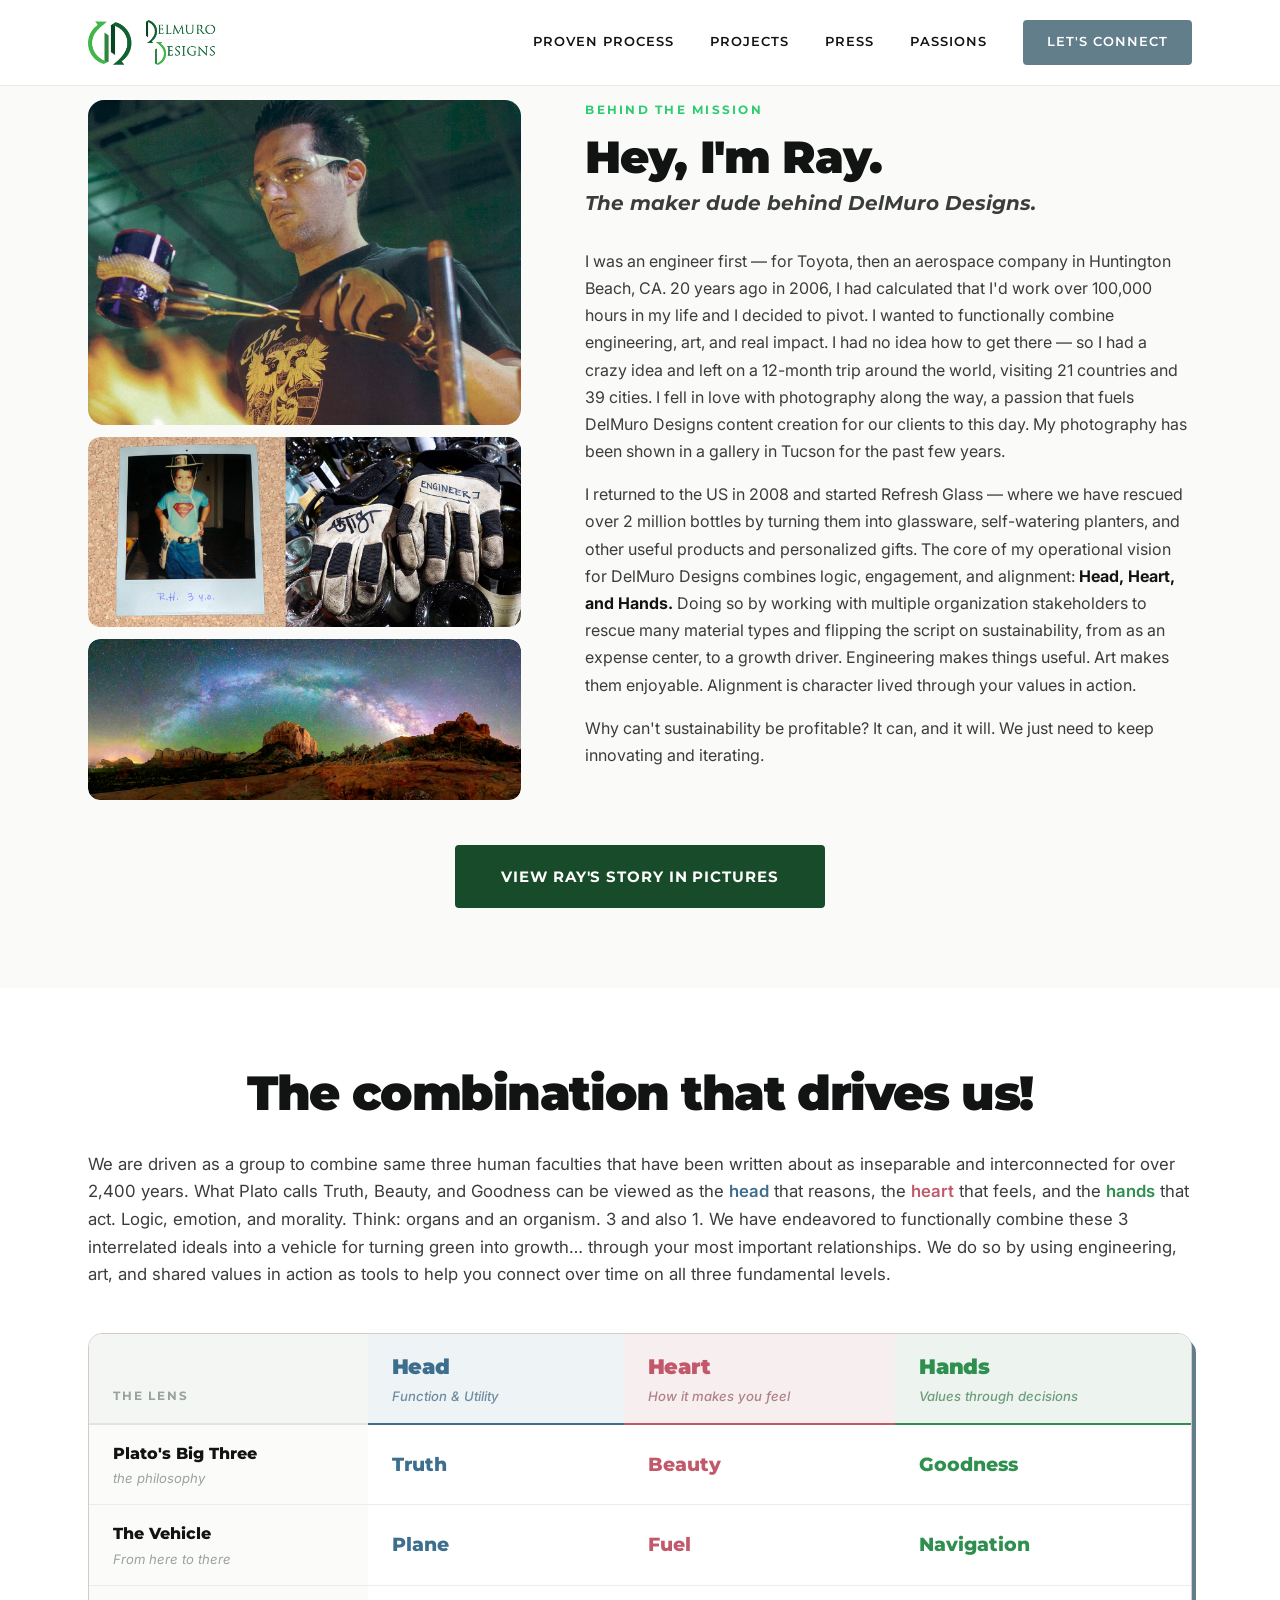
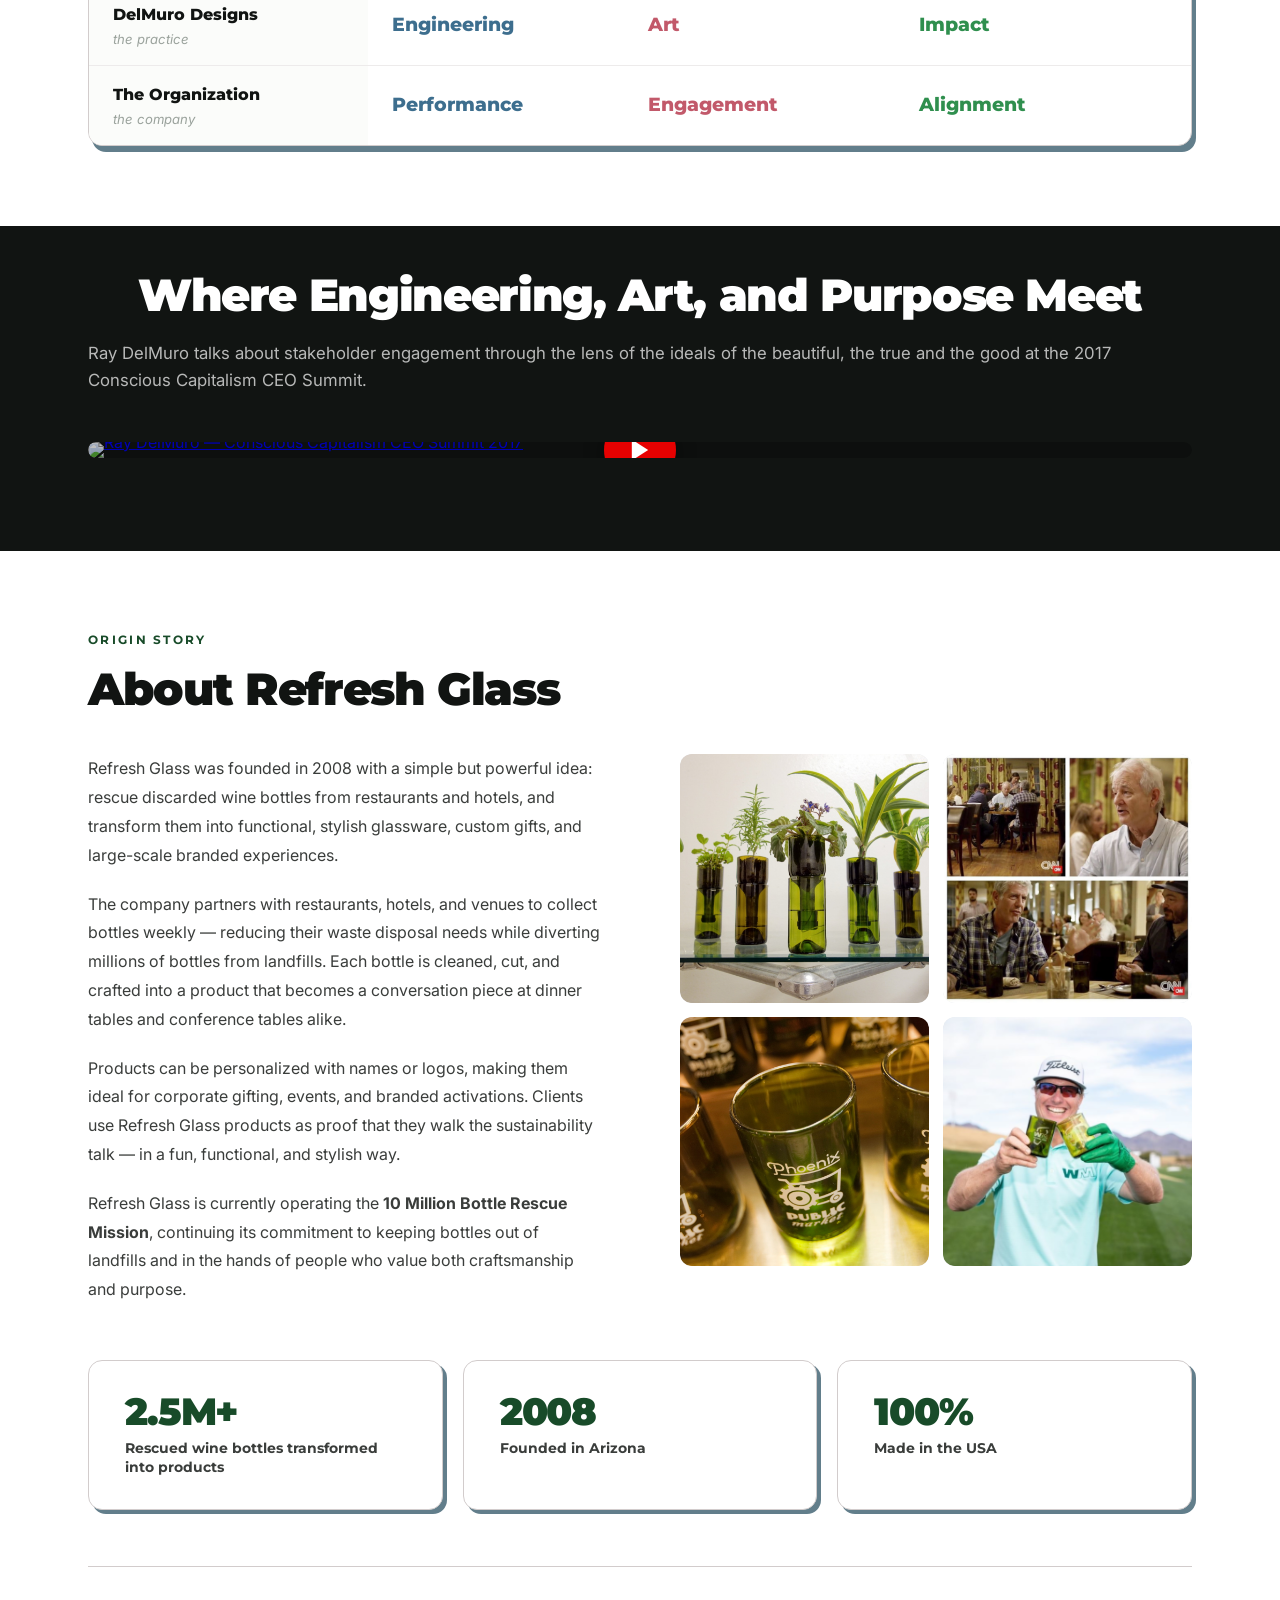
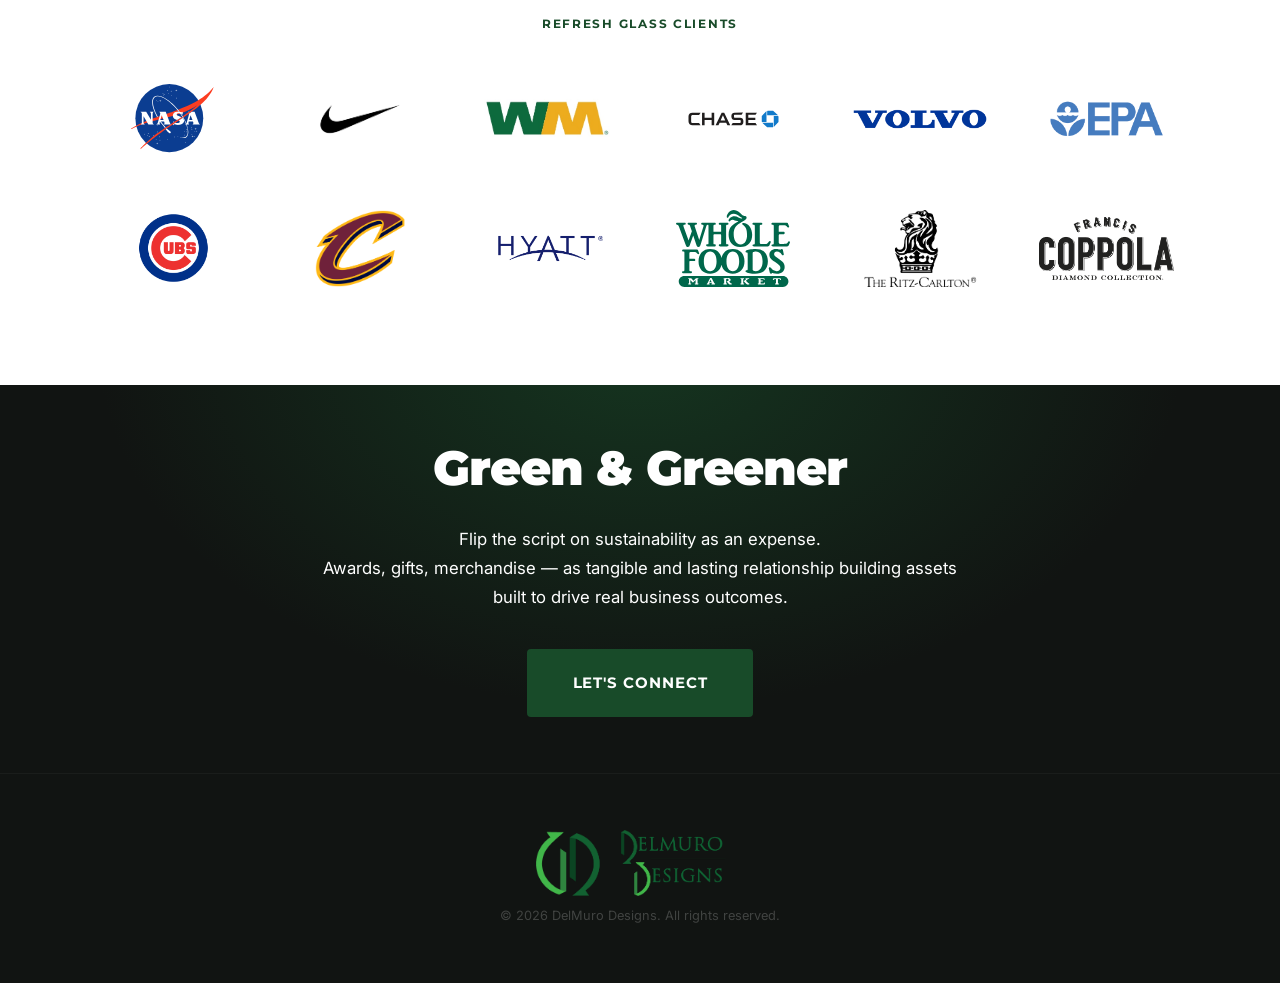
==== commit b48dbcb8: "Fix year: change 2007 to 2008 in Ray's story Co-Authored-By: Claude Sonnet 4.6 <noreply@anthropic.co" ====
--- a/about.html
+++ b/about.html
@@ -503,13 +503,33 @@
     }
     [data-lb] { cursor: zoom-in; }
     @media (max-width: 620px) {
-      .tri-table { min-width: 0 !important; font-size: 0.78rem; }
-      .tri-table th, .tri-table td { padding: 8px 10px !important; }
-      .tri-table th div:first-child { font-size: 1rem !important; }
-      .tri-table th div:last-child { font-size: 0.7rem !important; }
-      .tri-table td div:first-child { font-size: 0.82rem !important; }
-      .tri-table td div:last-child { font-size: 0.7rem !important; }
-      .tri-table td[style*="1.18rem"] { font-size: 0.9rem !important; }
+      .tri-table-wrap { border-radius: 8px !important; }
+      .tri-table {
+        min-width: 0 !important;
+        width: 100% !important;
+        table-layout: fixed !important;
+      }
+      .tri-table th {
+        padding: 7px 4px !important;
+        text-align: center !important;
+        font-size: 0.65rem !important;
+      }
+      .tri-table td {
+        padding: 6px 4px !important;
+        word-break: break-word !important;
+        font-size: 0.65rem !important;
+        white-space: nowrap !important;
+      }
+      .tri-table th div,
+      .tri-table th span,
+      .tri-table td div,
+      .tri-table td span {
+        font-size: 0.65rem !important;
+        letter-spacing: 0 !important;
+        white-space: normal !important;
+      }
+      .tri-table th div:first-child { font-size: 0.75rem !important; text-align: center !important; }
+      .tri-table td div:first-child { font-size: 0.68rem !important; }
     }
   </style>
 </head>
@@ -564,7 +584,7 @@
         <div class="ray-body">
           <p>I was an engineer first — for Toyota, then an aerospace company in Huntington Beach, CA. 20 years ago in 2006, I had calculated that I'd work over 100,000 hours in my life and I decided to pivot. I wanted to functionally combine engineering, art, and real impact. I had no idea how to get there — so I had a crazy idea and left on a 12-month trip around the world, visiting 21 countries and 39 cities. I fell in love with photography along the way, a passion that fuels DelMuro Designs content creation for our clients to this day. My photography has been shown in a gallery in Tucson for the past few years.</p>
 
-          <p>I returned to the US in 2007 and started Refresh Glass — where we have rescued over 2 million bottles by turning them into glassware, self-watering planters, and other useful products and personalized gifts. The core of my operational vision for DelMuro Designs combines logic, engagement, and alignment: <strong>Head, Heart, and Hands.</strong> Doing so by working with multiple organization stakeholders to rescue many material types and flipping the script on sustainability, from as an expense center, to a growth driver. Engineering makes things useful. Art makes them enjoyable. Alignment is character lived through your values in action.</p>
+          <p>I returned to the US in 2008 and started Refresh Glass — where we have rescued over 2 million bottles by turning them into glassware, self-watering planters, and other useful products and personalized gifts. The core of my operational vision for DelMuro Designs combines logic, engagement, and alignment: <strong>Head, Heart, and Hands.</strong> Doing so by working with multiple organization stakeholders to rescue many material types and flipping the script on sustainability, from as an expense center, to a growth driver. Engineering makes things useful. Art makes them enjoyable. Alignment is character lived through your values in action.</p>
 
           <p>Why can't sustainability be profitable? It can, and it will. We just need to keep innovating and iterating.</p>
         </div>
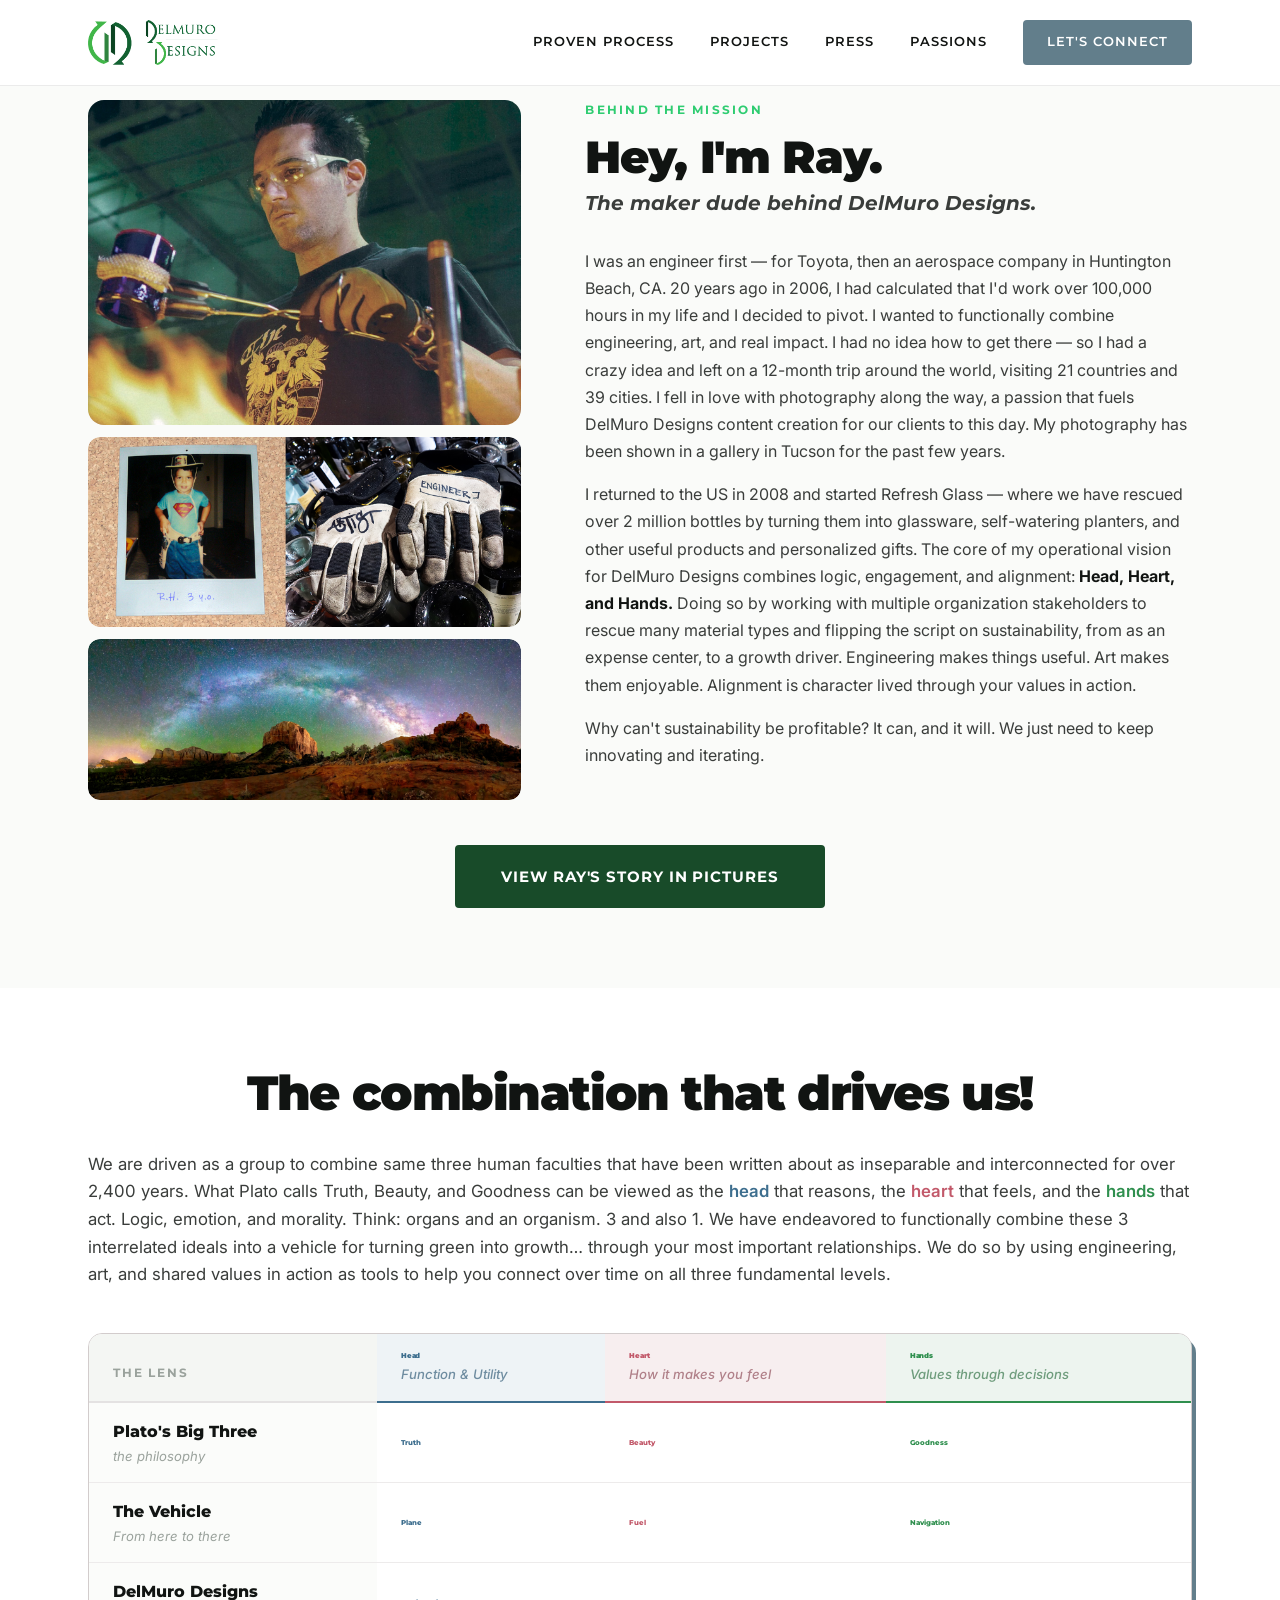
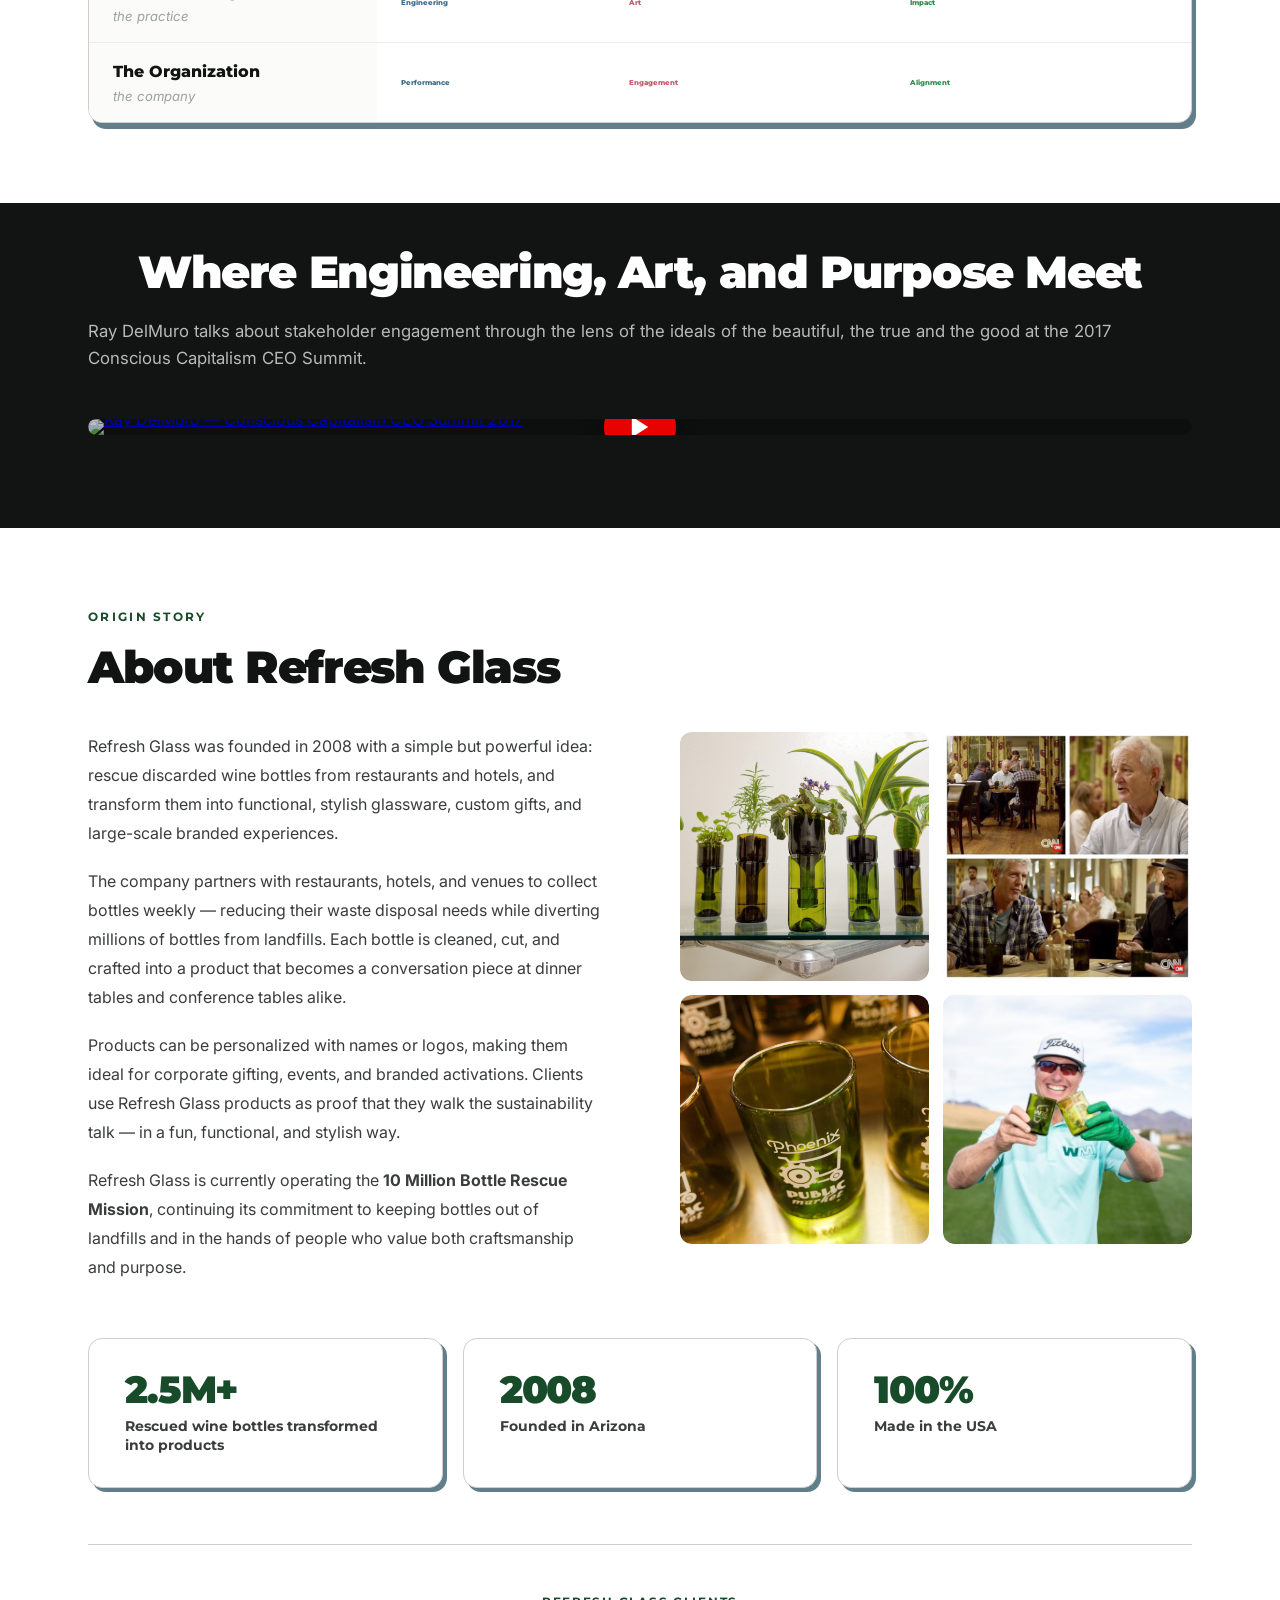
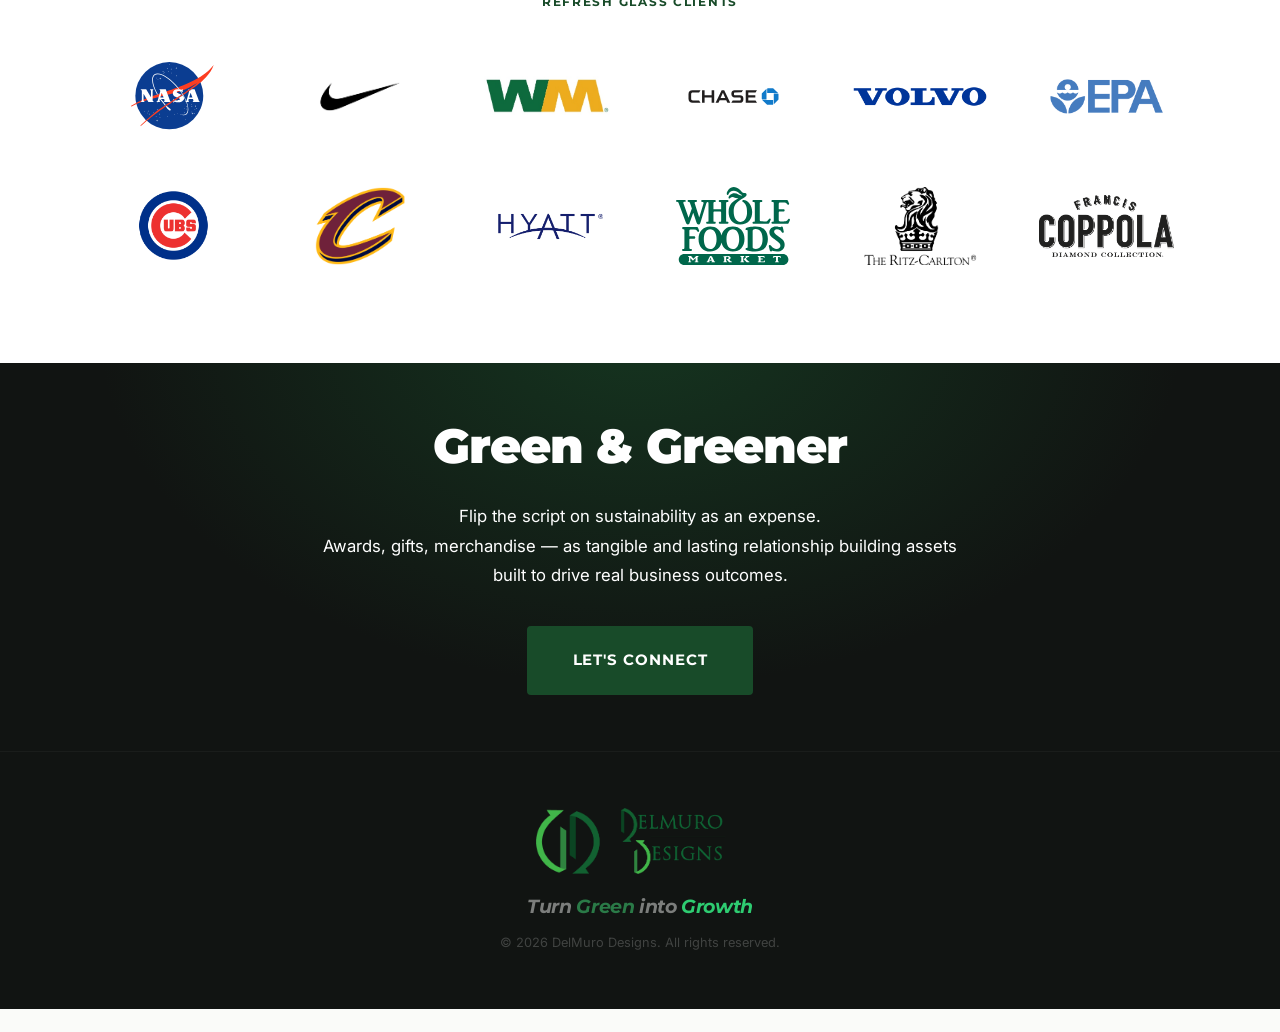
==== commit 31278c61: "Add footer tagline and style across all pages - Add 'Turn Green into Growth' tagline below logo in f" ====
--- a/about.html
+++ b/about.html
@@ -503,33 +503,60 @@
     }
     [data-lb] { cursor: zoom-in; }
     @media (max-width: 620px) {
+      #open-gallery {
+        white-space: normal !important;
+        line-height: 1.4;
+        max-width: 200px;
+      }
       .tri-table-wrap { border-radius: 8px !important; }
       .tri-table {
         min-width: 0 !important;
         width: 100% !important;
         table-layout: fixed !important;
       }
+      /* First column gets a bit more room for row labels */
+      .tri-table th:first-child,
+      .tri-table td:first-child {
+        width: 30% !important;
+      }
       .tri-table th {
-        padding: 7px 4px !important;
+        padding: 6px 3px !important;
         text-align: center !important;
-        font-size: 0.65rem !important;
+        font-size: 0.6rem !important;
+        word-break: break-word !important;
+        white-space: normal !important;
       }
       .tri-table td {
-        padding: 6px 4px !important;
-        word-break: break-word !important;
-        font-size: 0.65rem !important;
+        padding: 5px 3px !important;
+        font-size: 0.62rem !important;
+        word-break: normal !important;
         white-space: nowrap !important;
-      }
+        text-align: center !important;
+        overflow: hidden !important;
+      }
+      /* First column labels can wrap between words, not mid-word */
+      .tri-table td:first-child {
+        text-align: left !important;
+        white-space: normal !important;
+        word-break: keep-all !important;
+        overflow: visible !important;
+      }
+      /* All divs/spans inside cells */
       .tri-table th div,
       .tri-table th span,
       .tri-table td div,
       .tri-table td span {
-        font-size: 0.65rem !important;
+        font-size: 0.6rem !important;
         letter-spacing: 0 !important;
         white-space: normal !important;
-      }
-      .tri-table th div:first-child { font-size: 0.75rem !important; text-align: center !important; }
-      .tri-table td div:first-child { font-size: 0.68rem !important; }
+        word-break: keep-all !important;
+      }
+      /* Column headers (Head / Heart / Hands) */
+      .tri-table th div:first-child { font-size: 0.68rem !important; }
+      /* Row label titles (Plato's Big Three, etc.) */
+      .tri-table td:first-child div:first-child { font-size: 0.6rem !important; }
+      /* Row label subtitles (the philosophy, etc.) */
+      .tri-table td:first-child div:last-child { font-size: 0.52rem !important; }
     }
   </style>
 </head>
@@ -854,6 +881,7 @@
   <footer class="footer">
     <div class="container footer__inner">
       <div class="footer__logo"><img src="images/DD LOGOS/med Horizontal ACTIVE DD logo no taglines.png" alt="DelMuro Designs"></div>
+      <p class="footer__tagline"><span style="color:rgba(255,255,255,0.45);">Turn</span> <span style="color: var(--green-accent);">Green</span> <span style="color:rgba(255,255,255,0.45);">into</span> <span style="color: #2ECC71;">Growth</span></p>
       <p class="footer__copy">&copy; 2026 DelMuro Designs. All rights reserved.</p>
     </div>
   </footer>
@@ -1005,5 +1033,72 @@
       });
     })();
   </script>
+
+  <script>
+    (function () {
+      var probe = null;
+
+      function getProbe() {
+        if (!probe) {
+          probe = document.createElement('span');
+          probe.style.cssText = 'position:absolute;left:-9999px;top:-9999px;white-space:nowrap;visibility:hidden;pointer-events:none;';
+          document.body.appendChild(probe);
+        }
+        return probe;
+      }
+
+      function measureText(text, el) {
+        var cs = window.getComputedStyle(el);
+        var p = getProbe();
+        p.style.fontFamily    = cs.fontFamily;
+        p.style.fontWeight    = cs.fontWeight;
+        p.style.fontSize      = cs.fontSize;
+        p.style.fontStyle     = cs.fontStyle;
+        p.style.letterSpacing = cs.letterSpacing;
+        p.textContent = text;
+        return p.getBoundingClientRect().width;
+      }
+
+      // 4px buffer guards against iOS Safari rendering Montserrat slightly wider than Chrome
+      var BUFFER = 4;
+
+      function shrinkCell(el, text, available) {
+        el.style.removeProperty('font-size');          // clear any previous JS value
+        var cs   = window.getComputedStyle(el);
+        var size = parseFloat(cs.fontSize);
+        if (measureText(text, el) <= available - BUFFER) return;
+        while (size > 7) {
+          size -= 0.5;
+          // inline !important beats stylesheet !important so the element actually changes size
+          el.style.setProperty('font-size', size + 'px', 'important');
+          if (measureText(text, el) <= available - BUFFER) break;
+        }
+      }
+
+      function shrinkTriTableWords() {
+        if (window.innerWidth > 620) return;
+
+        document.querySelectorAll('.tri-table td:not(:first-child)').forEach(function (cell) {
+          var cs = window.getComputedStyle(cell);
+          var available = cell.clientWidth - parseFloat(cs.paddingLeft) - parseFloat(cs.paddingRight);
+          shrinkCell(cell, cell.textContent.trim(), available);
+        });
+
+        document.querySelectorAll('.tri-table th:not(:first-child) div:first-child').forEach(function (div) {
+          var th = div.closest('th');
+          var cs = window.getComputedStyle(th);
+          var available = th.clientWidth - parseFloat(cs.paddingLeft) - parseFloat(cs.paddingRight);
+          shrinkCell(div, div.textContent.trim(), available);
+        });
+      }
+
+      // Wait for web fonts (Montserrat) before measuring
+      var ready = (document.fonts && document.fonts.ready)
+        ? document.fonts.ready
+        : Promise.resolve();
+      ready.then(shrinkTriTableWords);
+      window.addEventListener('resize', shrinkTriTableWords);
+    })();
+  </script>
 </body>
 </html>
--- a/styles.css
+++ b/styles.css
@@ -276,8 +276,8 @@
   background: var(--white);
   min-height: 55vh;
   display: flex;
-  align-items: flex-start;
-  padding: 42px 0 36px;
+  align-items: center;
+  padding: 86px 0 48px;
   position: relative;
   overflow-x: hidden;
 }
@@ -295,19 +295,43 @@
 .hero__inner {
   display: grid;
   grid-template-columns: 1fr 1fr;
-  gap: 80px;
-  align-items: start;
-  padding-top: 35px;
+  gap: 20px 80px;
+  align-items: center;
   position: relative;
   z-index: 1;
 }
 
+.hero__left {
+  display: flex;
+  flex-direction: column;
+  gap: 20px;
+}
+
+.hero__headline-group {
+  /* flex child of hero__left */
+}
+
+.hero__tagline {
+  font-family: var(--font-head);
+  font-size: clamp(1.0rem, 1.5vw, 1.2rem);
+  font-weight: 700;
+  font-style: italic;
+  line-height: 1.2;
+  letter-spacing: -0.02em;
+  margin: 9px 0 0;
+}
+
 .hero__copy {
-  padding-top: 30px;
+  /* flex child of hero__left */
 }
 
 .hero__visual {
+  grid-column: 2;
   align-self: center;
+}
+
+.hero__ctas {
+  /* flex child of hero__left */
 }
 
 .hero__headline--green { color: var(--green-dark); }
@@ -318,7 +342,7 @@
   color: var(--charcoal);
   line-height: 1.2;
   letter-spacing: -0.04em;
-  margin-bottom: 12px;
+  margin-bottom: 0;
 }
 
 .hero__subheadline {
@@ -358,14 +382,14 @@
 }
 
 .hero__body:last-of-type {
-  margin-bottom: 52px;
+  margin-bottom: 13px;
 }
 
 .hero__ctas {
   display: flex;
   flex-direction: column;
   gap: 14px;
-  margin-top: 40px;
+  margin-top: 0;
   align-items: center;
 }
 
@@ -430,11 +454,13 @@
 }
 
 .hero__image-caption {
-  margin: 16px 0 0;
+  width: fit-content;
+  max-width: 100%;
+  margin: 16px auto 0;
   font-family: "Montserrat", sans-serif;
   font-weight: 700;
   font-style: italic;
-  font-size: clamp(1rem, 1.4vw, 1.2rem);
+  font-size: clamp(0.78rem, 1.05vw, 0.9rem);
   line-height: 1.5;
   color: #2ECC71;
   text-align: center;
@@ -1235,7 +1261,7 @@
   display: flex;
   flex-direction: column;
   align-items: center;
-  gap: 22px;
+  gap: 6px;
   height: 100%;
 }
 
@@ -1263,7 +1289,7 @@
   background: transparent;
   color: var(--white);
   border-radius: 0;
-  padding: 12px 18px 0;
+  padding: 0 18px 0;
   min-height: unset;
   display: flex;
   flex-direction: column;
@@ -1321,7 +1347,7 @@
   .sws-row { grid-template-columns: repeat(3, 1fr); }
 }
 @media (max-width: 640px) {
-  .sws-row { grid-template-columns: repeat(2, 1fr); }
+  .sws-row { grid-template-columns: repeat(2, minmax(0, 1fr)); }
 }
 
 /* ============================================================
@@ -2322,16 +2348,20 @@
 }
 
 .footer__tagline {
-  color: rgba(255,255,255,0.3);
-  font-size: 0.78rem;
-  letter-spacing: 0.15em;
-  text-transform: uppercase;
-  margin-bottom: 28px;
-}
-
+  font-family: var(--font-head);
+  font-size: clamp(1.0rem, 1.5vw, 1.2rem);
+  font-weight: 700;
+  font-style: italic;
+  line-height: 1.2;
+  letter-spacing: -0.02em;
+  text-transform: none;
+  color: var(--white);
+  margin: 21px 0 0;
+}
 .footer__copy {
   color: rgba(255,255,255,0.2);
   font-size: 0.8rem;
+  margin-top: 15px;
 }
 
 
@@ -2369,7 +2399,7 @@
     margin-bottom: 10px;
   }
   .hero__body:last-of-type {
-    margin-bottom: 22px;
+    margin-bottom: 11px;
   }
   .hero__collage {
     aspect-ratio: 5/4;
@@ -2392,18 +2422,58 @@
   .proj-grid { grid-template-columns: 1fr !important; gap: 32px !important; }
   .proj-grid--flip > div:first-child { order: 2; }
   .proj-grid--flip > div:last-child { order: 1; }
-  .hero { padding: 60px 0 48px; min-height: auto; }
-  .hero__inner { grid-template-columns: 1fr; gap: 24px; padding-top: 16px; }
+  .hero { padding: 96px 0 48px; min-height: auto; }
+  .hero__inner { grid-template-columns: 1fr; gap: 12px; padding-top: 0; }
+  .hero__left { display: contents; }
+  .hero__headline-group { order: 1; padding-top: 0; }
+  .hero__tagline { font-size: clamp(1.08rem, 4.56vw, 1.32rem); }
+  .hero__visual { grid-column: auto; grid-row: auto; order: 2; }
+  .hero__copy { grid-column: auto; grid-row: auto; order: 3; }
+  .hero__ctas { grid-column: auto; grid-row: auto; order: 4; width: 100%; }
   .hero__animation-iframe { display: none; }
   .hero__static-img { display: block; position: static; width: 100%; height: auto; object-fit: unset; }
   .hero__collage { aspect-ratio: auto; }
-  .hero__image-caption { opacity: 1; transform: none; transition: none; }
+  .hero__image-caption { opacity: 1; transform: none; transition: none; font-size: 0.82rem; }
   .hero__headline { font-size: clamp(1.1rem, 4.88vw, 1.82rem); }
-  .section__eyebrow--lg { font-size: clamp(1.6rem, 6vw, 2.2rem); font-weight: 900; letter-spacing: -0.02em; line-height: 1.1; text-transform: none; }
-  .hero__subhead { font-size: 0.95rem; max-width: 100%; }
-  .hero__support { margin-bottom: 28px; max-width: 100%; font-size: 0.95rem; }
+  .section__eyebrow--lg { font-size: 1.5rem; font-weight: 900; letter-spacing: -0.02em; line-height: 1.2; text-transform: none; }
+  .hero__subhead { font-size: 1rem; max-width: 100%; }
+  .hero__support { margin-bottom: 28px; max-width: 100%; font-size: 1rem; }
   .hero__ctas { width: 100%; }
   .hero__ctas .btn { width: 100%; text-align: center; white-space: normal; line-height: 1.4; }
+
+  /* Story Worth Sharing grid: ensure both columns fit on screen */
+  .sws-row { padding: 0 16px; box-sizing: border-box; }
+  .sws-col { gap: 8px; }
+  .sws-tile-title { font-size: 0.92rem; }
+
+  /* Standardise all body/paragraph text to 0.92rem on mobile */
+  .hero__body,
+  .visibility__body,
+  .visibility__subhead,
+  .visibility__list li,
+  .relationships__subhead,
+  .case__block p,
+  .testimonial__text,
+  .tp-step__text,
+  .dm-pp-lede,
+  .bento__tags span,
+  .diff__item p { font-size: 0.92rem; }
+  .cta-final__body { font-size: 0.82rem; }
+
+  /* All section headings standardised to 1.5rem on mobile */
+  .section__headline,
+  .vrc-headline,
+  .visibility__headline,
+  .sws-headline,
+  .dm-pp-headline,
+  .tp-headline,
+  .faq-headline,
+  .cta-final__headline,
+  .bento__cell--headline h2 {
+    font-size: 1.5rem !important;
+    font-weight: 900 !important;
+    line-height: 1.2 !important;
+  }
 }
 
 @media (max-width: 768px) {
@@ -2415,7 +2485,8 @@
   .trust__logo img { height: 64px; max-width: 140px; }
   .trust__divider { display: none; }
   .trust__proof { width: 100%; margin-left: 0; padding: 32px 0 0; gap: 16px 32px; }
-  .trust__headline { font-size: 1.1rem; margin-bottom: 32px; }
+  .trust__headline { font-size: 1.5rem; margin-bottom: 32px; }
+  .proof__item { font-size: 0.7rem; }
 
   .problem__layout { grid-template-columns: 1fr; }
   .problem__image { display: none; }
@@ -2804,4 +2875,6 @@
   .fw-node__label { font-size: 0.7rem; }
   .fw-hub__icon { width: 36px; height: 36px; }
   .fw-hub__line { font-size: 1.05rem; }
-}
+  .fw-hub__note { display: none; }
+  .fw-hub { padding-bottom: 20px; }
+}
